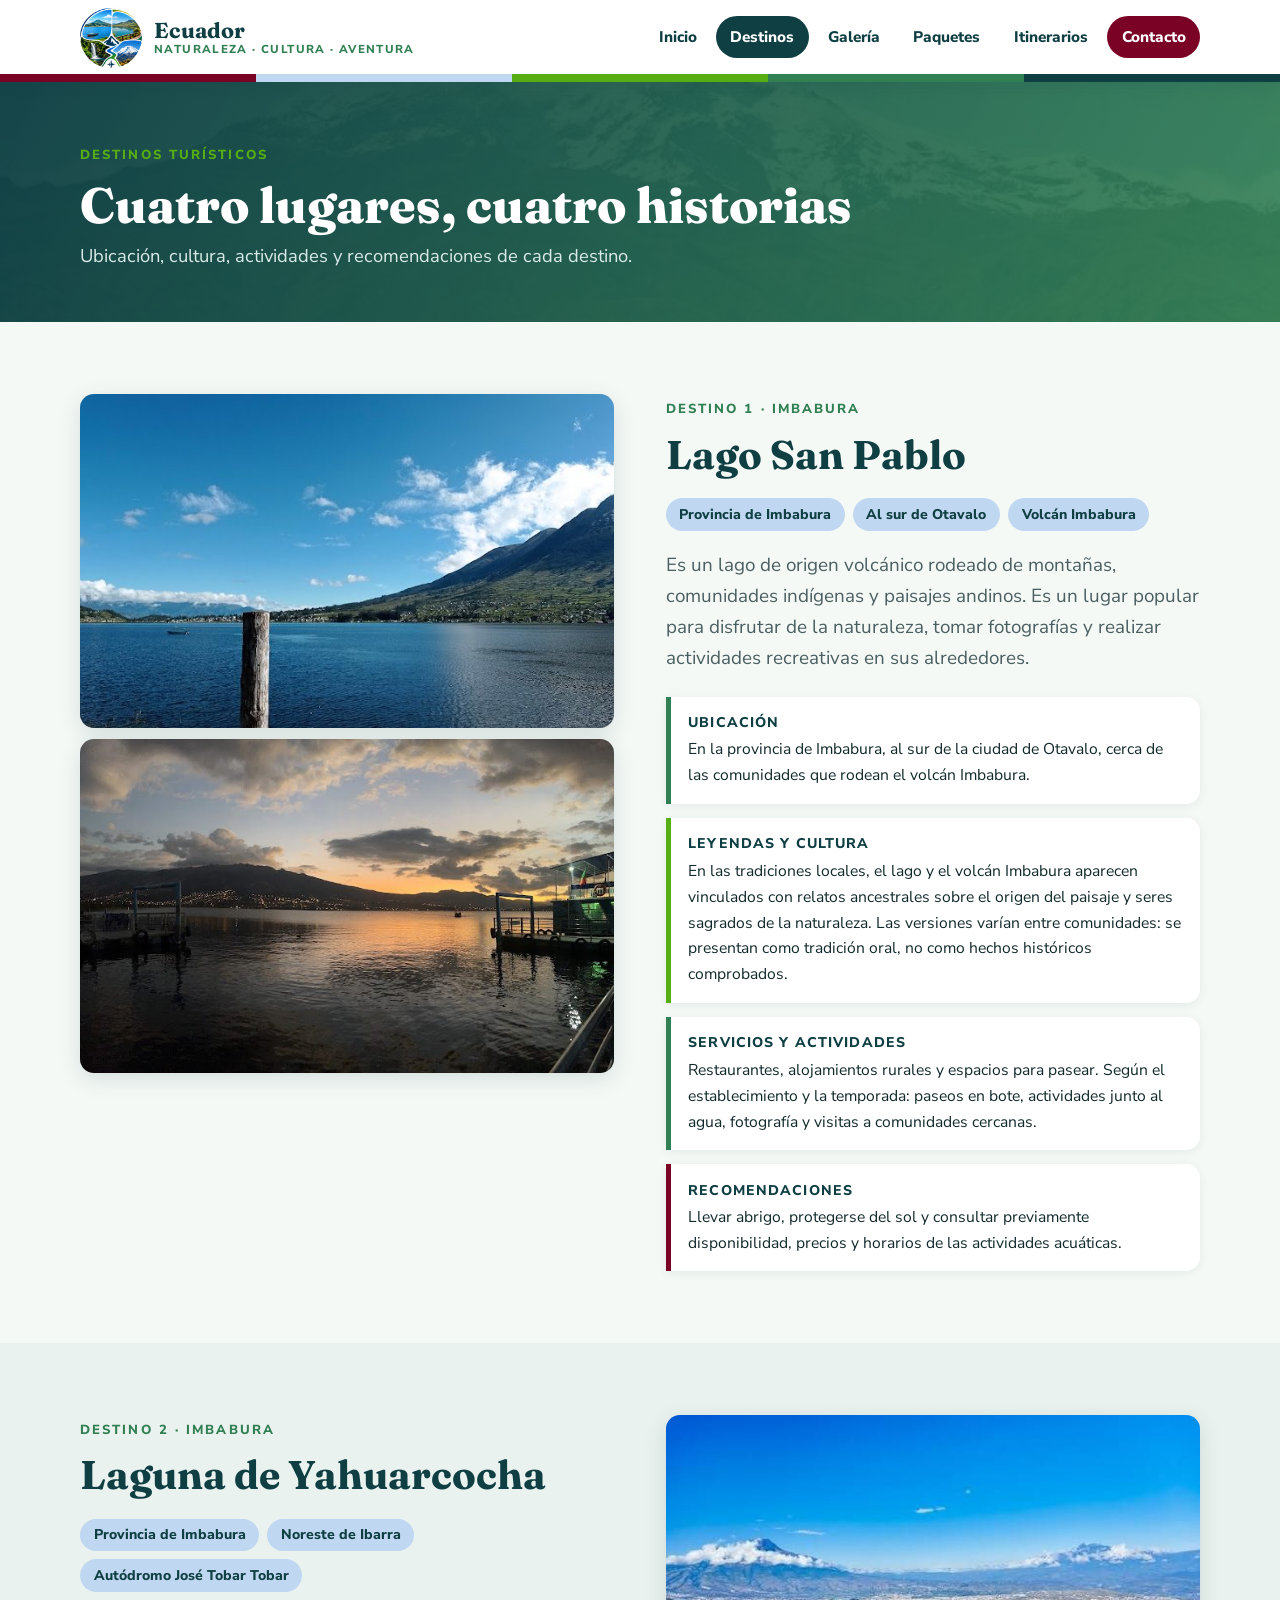
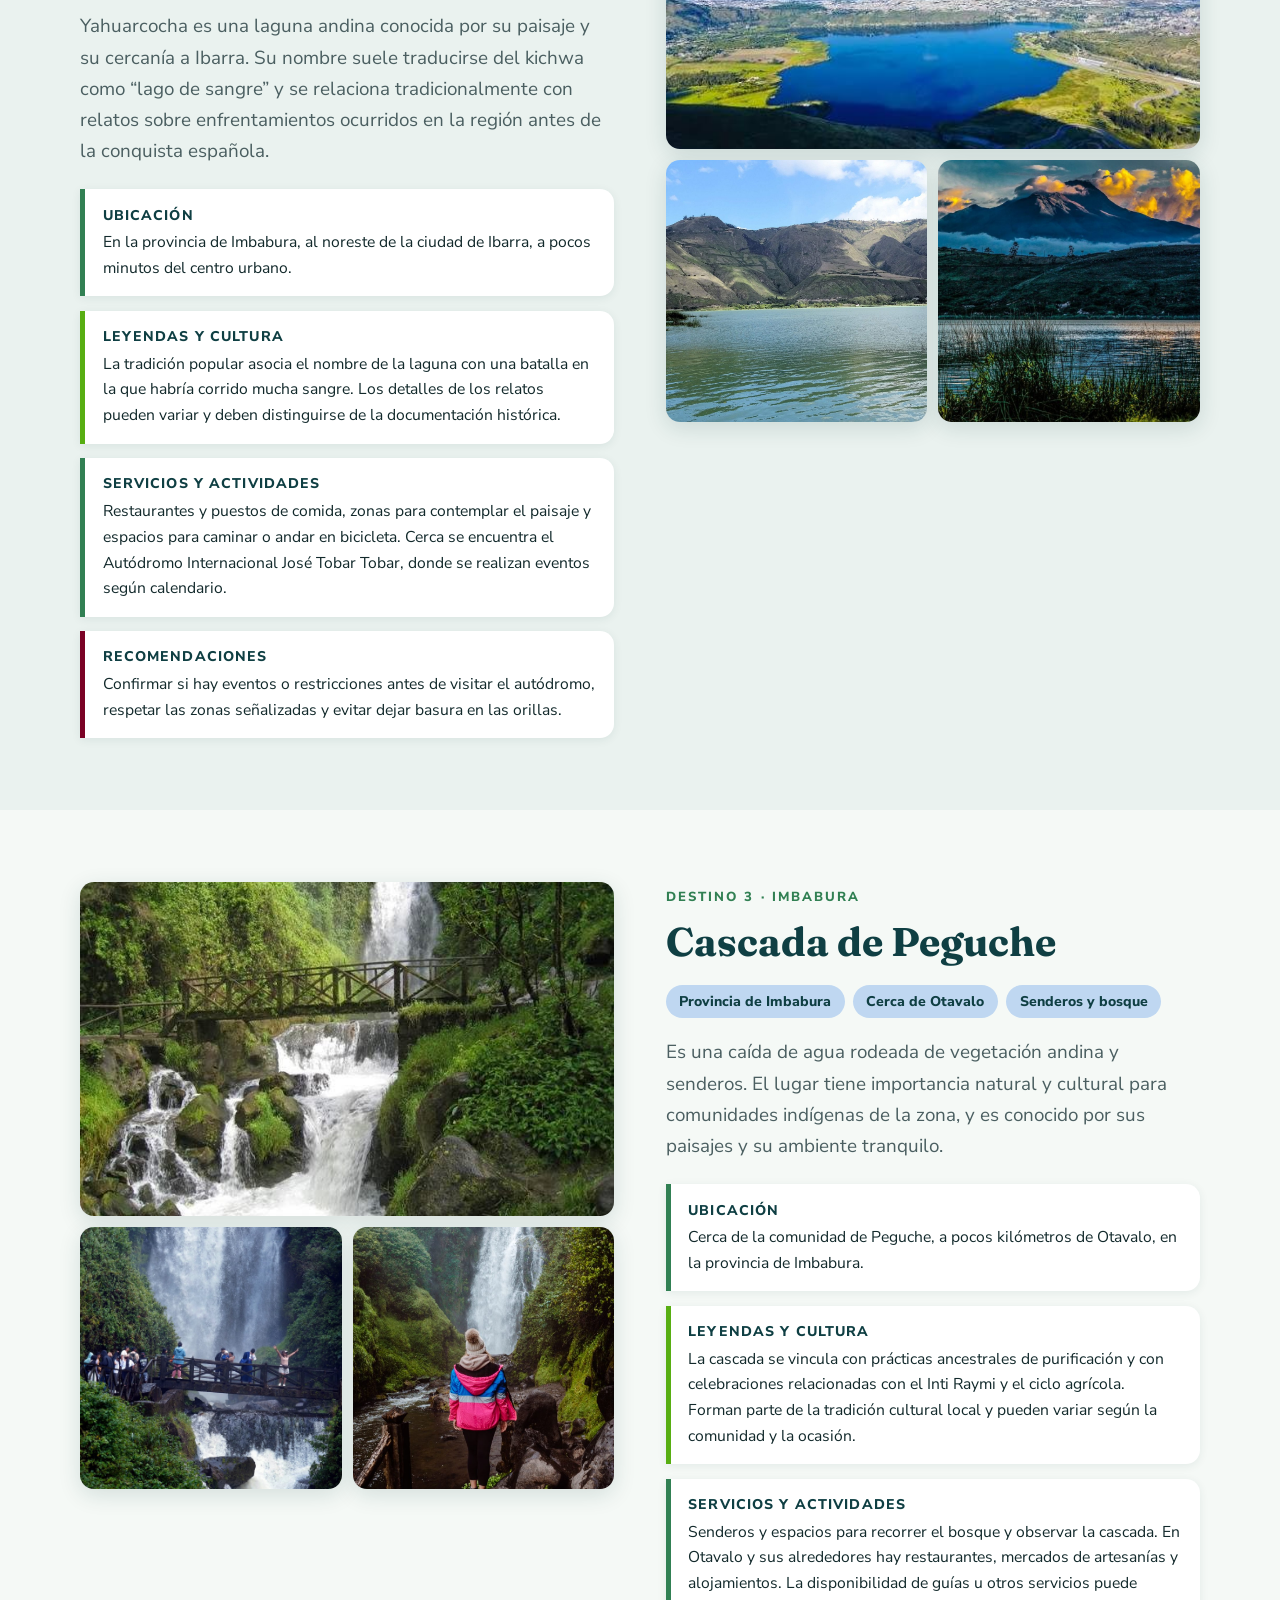
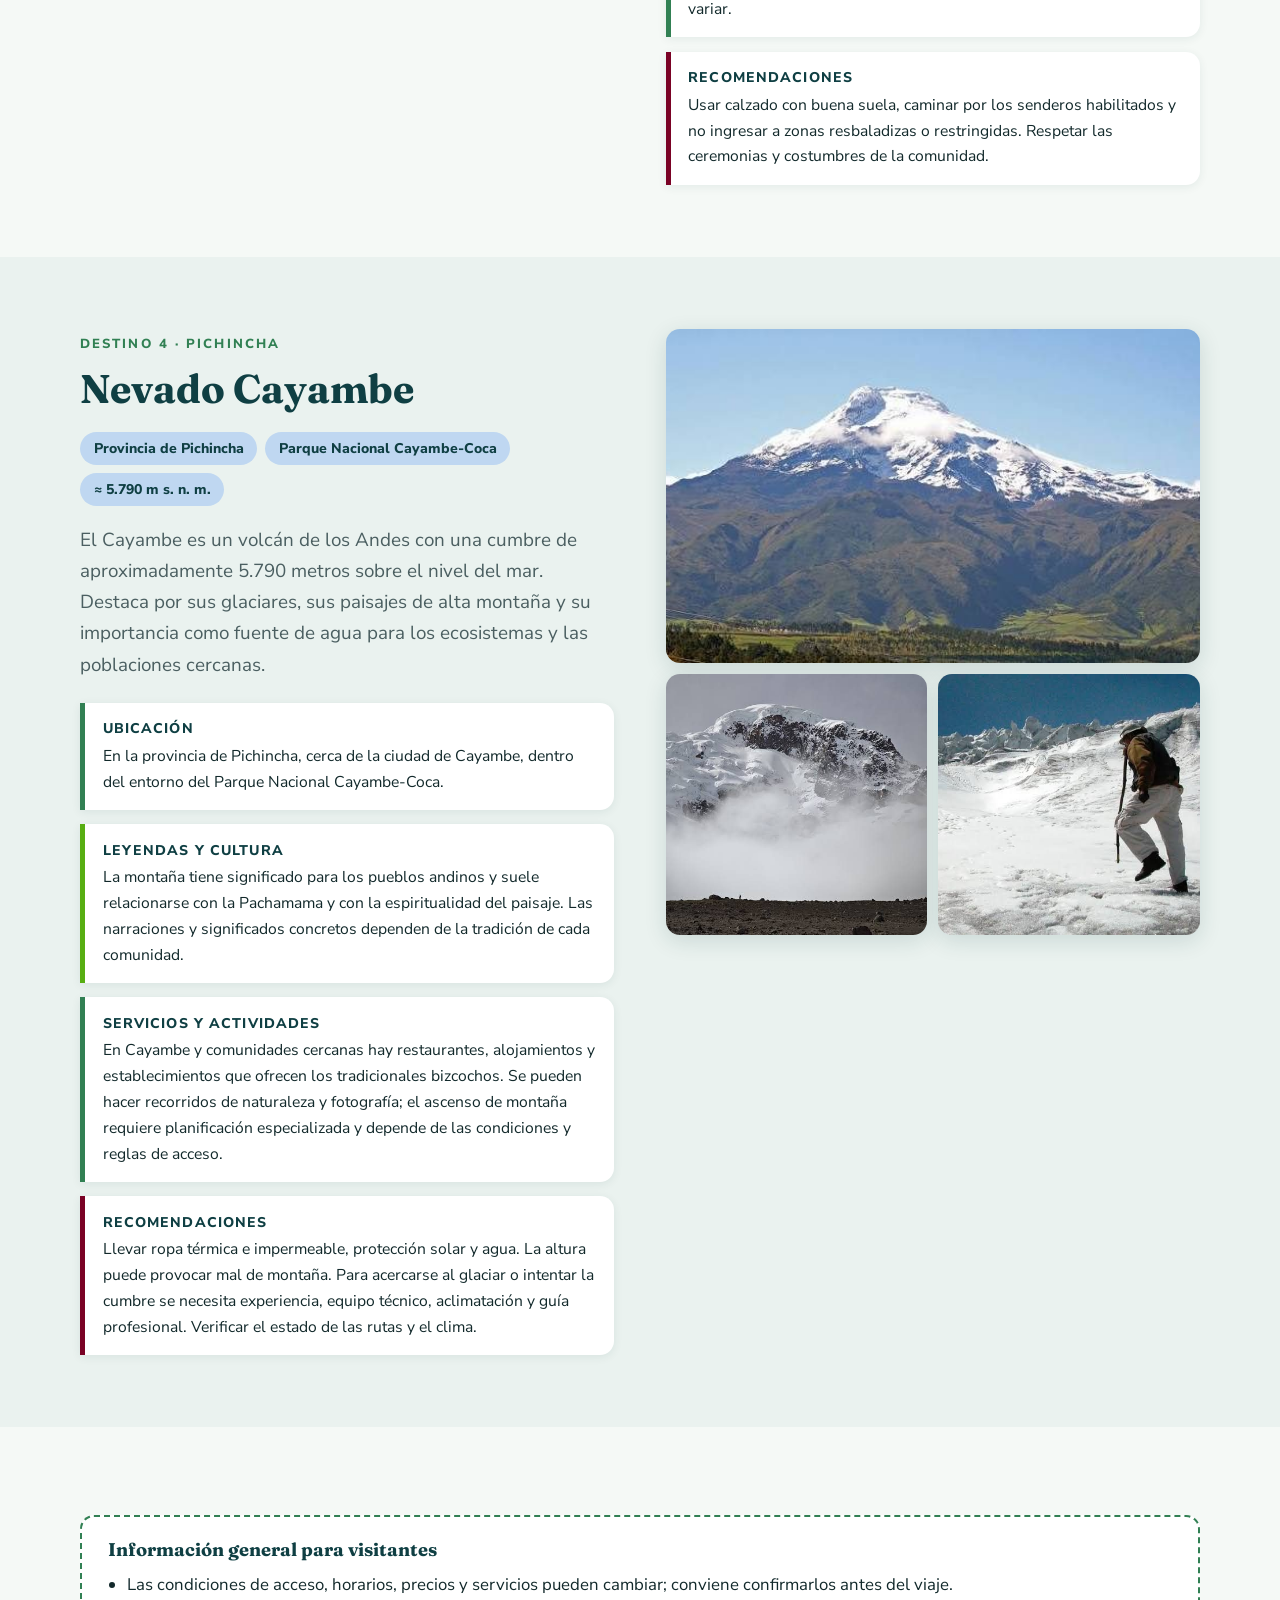
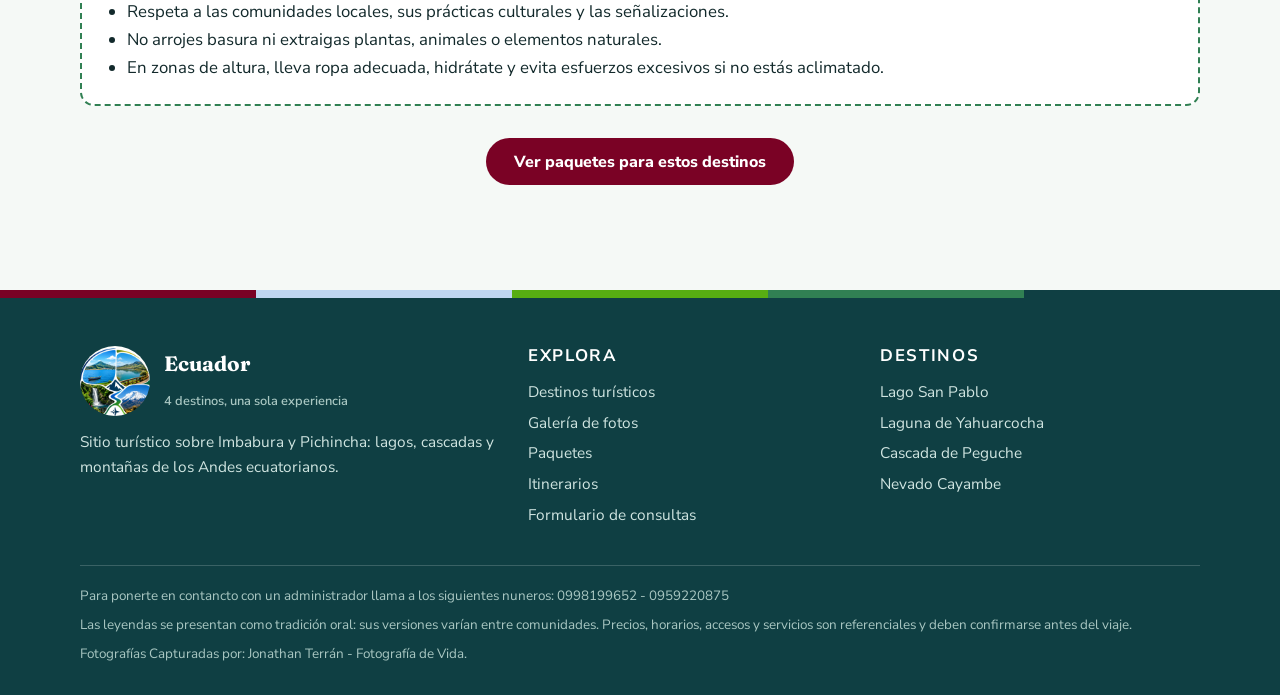
==== destinos.html @ 07092554 "Subida del Proyecto" ====
<!DOCTYPE html>
<html lang="es">
<head>
  <meta charset="UTF-8">
  <meta name="viewport" content="width=device-width, initial-scale=1">
  <title>Destinos turísticos | Ecuador: 4 destinos</title>
  <meta name="description" content="Fichas de Lago San Pablo, Laguna de Yahuarcocha, Cascada de Peguche y Nevado Cayambe: ubicación, cultura, actividades y recomendaciones.">
  <meta name="theme-color" content="#0f3f43">
  <link rel="icon" type="image/png" href="img/favicon.png">
  <link rel="preconnect" href="https://fonts.googleapis.com">
  <link rel="preconnect" href="https://fonts.gstatic.com" crossorigin>
  <link rel="stylesheet" href="https://fonts.googleapis.com/css2?family=Fraunces:opsz,wght@9..144,600;9..144,700;9..144,800&amp;family=Nunito+Sans:wght@400;600;800&amp;display=swap">
  <link rel="stylesheet" href="css/styles.css">
</head><body id="inicio">
  <a class="saltar" href="#contenido">Saltar al contenido</a>

  <header class="cabecera">
    <div class="contenedor">
      <a class="marca" href="index.html" aria-label="Ecuador, 4 destinos: ir al inicio">
        <img src="img/emblema.jpg" alt="" width="62" height="62">
        <span class="marca-texto"><strong>Ecuador</strong><span>Naturaleza · Cultura · Aventura</span></span>
      </a>

      <!-- Menú-->
      <input type="checkbox" id="menu-check" class="menu-check" aria-label="Abrir o cerrar el menú">
      <label for="menu-check" class="hamburguesa" aria-hidden="true"><span></span></label>

      <nav class="menu" aria-label="Navegación principal">
      <ul>
        <li><a href="index.html">Inicio</a></li>
        <li><a href="destinos.html" aria-current="page">Destinos</a></li>
        <li><a href="galeria.html">Galería</a></li>
        <li><a href="paquetes.html">Paquetes</a></li>
        <li><a href="itinerarios.html">Itinerarios</a></li>
        <li><a href="contacto.html" class="menu-cta">Contacto</a></li>
      </ul>
      </nav>
    </div>
    <div class="franja" aria-hidden="true"></div>
  </header>

  <main id="contenido">
    <section class="cabecera-pagina">
      <div class="contenedor">
        <span class="sobretitulo">Destinos turísticos</span>
        <h1>Cuatro lugares, cuatro historias</h1>
        <p>Ubicación, cultura, actividades y recomendaciones de cada destino.</p>
      </div>
    </section>

    <article class="destino" id="san-pablo" aria-labelledby="h-san-pablo">
      <div class="contenedor destino-grid">
        <div class="destino-fotos">
          <img class="grande" src="img/sanpablo-1.jpg" alt="Lago San Pablo con el volcán Imbabura al fondo y un poste de madera en primer plano" width="680" height="382" loading="lazy">
          <img class="grande" src="img/sanpablo-2.jpg" alt="Atardecer en un muelle del lago San Pablo con las luces de las comunidades en la ladera" width="680" height="413" loading="lazy">
        </div>
        <div>
          <span class="sobretitulo">Destino 1 · Imbabura</span>
          <h2 id="h-san-pablo">Lago San Pablo</h2>
          <ul class="destino-datos">
          <li>Provincia de Imbabura</li>
          <li>Al sur de Otavalo</li>
          <li>Volcán Imbabura</li>
          </ul>
          <p class="lead">Es un lago de origen volcánico rodeado de montañas, comunidades indígenas y paisajes andinos. Es un lugar popular para disfrutar de la naturaleza, tomar fotografías y realizar actividades recreativas en sus alrededores.</p>
          <dl class="ficha">
            <div><dt>Ubicación</dt><dd>En la provincia de Imbabura, al sur de la ciudad de Otavalo, cerca de las comunidades que rodean el volcán Imbabura.</dd></div>
            <div class="leyenda"><dt>Leyendas y cultura</dt><dd>En las tradiciones locales, el lago y el volcán Imbabura aparecen vinculados con relatos ancestrales sobre el origen del paisaje y seres sagrados de la naturaleza. Las versiones varían entre comunidades: se presentan como tradición oral, no como hechos históricos comprobados.</dd></div>
            <div><dt>Servicios y actividades</dt><dd>Restaurantes, alojamientos rurales y espacios para pasear. Según el establecimiento y la temporada: paseos en bote, actividades junto al agua, fotografía y visitas a comunidades cercanas.</dd></div>
            <div class="alerta"><dt>Recomendaciones</dt><dd>Llevar abrigo, protegerse del sol y consultar previamente disponibilidad, precios y horarios de las actividades acuáticas.</dd></div>
          </dl>
        </div>
      </div>
    </article>

    <article class="destino" id="yahuarcocha" aria-labelledby="h-yahuarcocha">
      <div class="contenedor destino-grid">
        <div class="destino-fotos">
          <img class="grande" src="img/yahuarcocha-1.jpg" alt="Vista aérea de la laguna de Yahuarcocha junto a la ciudad de Ibarra" width="547" height="365" loading="lazy">
          <img class="chica" src="img/yahuarcocha-2.jpg" alt="Orilla de la laguna con montañas andinas al fondo" width="1000" height="1000" loading="lazy">
          <img class="chica" src="img/yahuarcocha-3.jpg" alt="Montaña con nubes doradas al atardecer y juncos en la orilla" width="736" height="928" loading="lazy">
        </div>
        <div>
          <span class="sobretitulo">Destino 2 · Imbabura</span>
          <h2 id="h-yahuarcocha">Laguna de Yahuarcocha</h2>
          <ul class="destino-datos">
          <li>Provincia de Imbabura</li>
          <li>Noreste de Ibarra</li>
          <li>Autódromo José Tobar Tobar</li>
          </ul>
          <p class="lead">Yahuarcocha es una laguna andina conocida por su paisaje y su cercanía a Ibarra. Su nombre suele traducirse del kichwa como “lago de sangre” y se relaciona tradicionalmente con relatos sobre enfrentamientos ocurridos en la región antes de la conquista española.</p>
          <dl class="ficha">
            <div><dt>Ubicación</dt><dd>En la provincia de Imbabura, al noreste de la ciudad de Ibarra, a pocos minutos del centro urbano.</dd></div>
            <div class="leyenda"><dt>Leyendas y cultura</dt><dd>La tradición popular asocia el nombre de la laguna con una batalla en la que habría corrido mucha sangre. Los detalles de los relatos pueden variar y deben distinguirse de la documentación histórica.</dd></div>
            <div><dt>Servicios y actividades</dt><dd>Restaurantes y puestos de comida, zonas para contemplar el paisaje y espacios para caminar o andar en bicicleta. Cerca se encuentra el Autódromo Internacional José Tobar Tobar, donde se realizan eventos según calendario.</dd></div>
            <div class="alerta"><dt>Recomendaciones</dt><dd>Confirmar si hay eventos o restricciones antes de visitar el autódromo, respetar las zonas señalizadas y evitar dejar basura en las orillas.</dd></div>
          </dl>
        </div>
      </div>
    </article>

    <article class="destino" id="peguche" aria-labelledby="h-peguche">
      <div class="contenedor destino-grid">
        <div class="destino-fotos">
          <img class="grande" src="img/peguche-1.jpg" alt="Cascada de Peguche con un puente de madera sobre el río" width="653" height="488" loading="lazy">
          <img class="chica" src="img/peguche-2.jpg" alt="Visitantes en el puente frente a la gran caída de agua de Peguche" width="1800" height="1200" loading="lazy">
          <img class="chica" src="img/peguche-3.jpg" alt="Persona observando la cascada desde la orilla rocosa del río" width="900" height="1350" loading="lazy">
        </div>
        <div>
          <span class="sobretitulo">Destino 3 · Imbabura</span>
          <h2 id="h-peguche">Cascada de Peguche</h2>
          <ul class="destino-datos">
          <li>Provincia de Imbabura</li>
          <li>Cerca de Otavalo</li>
          <li>Senderos y bosque</li>
          </ul>
          <p class="lead">Es una caída de agua rodeada de vegetación andina y senderos. El lugar tiene importancia natural y cultural para comunidades indígenas de la zona, y es conocido por sus paisajes y su ambiente tranquilo.</p>
          <dl class="ficha">
            <div><dt>Ubicación</dt><dd>Cerca de la comunidad de Peguche, a pocos kilómetros de Otavalo, en la provincia de Imbabura.</dd></div>
            <div class="leyenda"><dt>Leyendas y cultura</dt><dd>La cascada se vincula con prácticas ancestrales de purificación y con celebraciones relacionadas con el Inti Raymi y el ciclo agrícola. Forman parte de la tradición cultural local y pueden variar según la comunidad y la ocasión.</dd></div>
            <div><dt>Servicios y actividades</dt><dd>Senderos y espacios para recorrer el bosque y observar la cascada. En Otavalo y sus alrededores hay restaurantes, mercados de artesanías y alojamientos. La disponibilidad de guías u otros servicios puede variar.</dd></div>
            <div class="alerta"><dt>Recomendaciones</dt><dd>Usar calzado con buena suela, caminar por los senderos habilitados y no ingresar a zonas resbaladizas o restringidas. Respetar las ceremonias y costumbres de la comunidad.</dd></div>
          </dl>
        </div>
      </div>
    </article>

    <article class="destino" id="cayambe" aria-labelledby="h-cayambe">
      <div class="contenedor destino-grid">
        <div class="destino-fotos">
          <img class="grande" src="img/cayambe-2.jpg" alt="Nevado Cayambe con su cumbre nevada sobre el valle verde" width="610" height="327" loading="lazy">
          <img class="chica" src="img/cayambe-1.jpg" alt="Glaciar del Cayambe emergiendo entre la niebla, con una figura humana diminuta en primer plano" width="480" height="640" loading="lazy">
          <img class="chica" src="img/cayambe-3.jpg" alt="Excursionista con piolet caminando sobre el glaciar" width="678" height="452" loading="lazy">
        </div>
        <div>
          <span class="sobretitulo">Destino 4 · Pichincha</span>
          <h2 id="h-cayambe">Nevado Cayambe</h2>
          <ul class="destino-datos">
          <li>Provincia de Pichincha</li>
          <li>Parque Nacional Cayambe-Coca</li>
          <li>≈ 5.790 m s. n. m.</li>
          </ul>
          <p class="lead">El Cayambe es un volcán de los Andes con una cumbre de aproximadamente 5.790 metros sobre el nivel del mar. Destaca por sus glaciares, sus paisajes de alta montaña y su importancia como fuente de agua para los ecosistemas y las poblaciones cercanas.</p>
          <dl class="ficha">
            <div><dt>Ubicación</dt><dd>En la provincia de Pichincha, cerca de la ciudad de Cayambe, dentro del entorno del Parque Nacional Cayambe-Coca.</dd></div>
            <div class="leyenda"><dt>Leyendas y cultura</dt><dd>La montaña tiene significado para los pueblos andinos y suele relacionarse con la Pachamama y con la espiritualidad del paisaje. Las narraciones y significados concretos dependen de la tradición de cada comunidad.</dd></div>
            <div><dt>Servicios y actividades</dt><dd>En Cayambe y comunidades cercanas hay restaurantes, alojamientos y establecimientos que ofrecen los tradicionales bizcochos. Se pueden hacer recorridos de naturaleza y fotografía; el ascenso de montaña requiere planificación especializada y depende de las condiciones y reglas de acceso.</dd></div>
            <div class="alerta"><dt>Recomendaciones</dt><dd>Llevar ropa térmica e impermeable, protección solar y agua. La altura puede provocar mal de montaña. Para acercarse al glaciar o intentar la cumbre se necesita experiencia, equipo técnico, aclimatación y guía profesional. Verificar el estado de las rutas y el clima.</dd></div>
          </dl>
        </div>
      </div>
    </article>

    <section class="seccion">
      <div class="contenedor">
        <div class="aviso">
          <h3>Información general para visitantes</h3>
          <ul>
            <li>Las condiciones de acceso, horarios, precios y servicios pueden cambiar; conviene confirmarlos antes del viaje.</li>
            <li>Respeta a las comunidades locales, sus prácticas culturales y las señalizaciones.</li>
            <li>No arrojes basura ni extraigas plantas, animales o elementos naturales.</li>
            <li>En zonas de altura, lleva ropa adecuada, hidrátate y evita esfuerzos excesivos si no estás aclimatado.</li>
          </ul>
        </div>
        <p style="text-align:center;margin-top:2rem"><a class="boton boton-principal" href="paquetes.html">Ver paquetes para estos destinos</a></p>
      </div>
    </section>
  </main>

  <footer class="pie">
    <div class="franja" aria-hidden="true" style="margin-top:-3rem;margin-bottom:3rem"></div>
    <div class="contenedor">
      <div class="pie-grid">
        <div>
          <div class="pie-logo">
            <img src="img/emblema.jpg" alt="" width="70" height="70">
            <strong>Ecuador<br><small style="font-family:var(--f-texto);font-size:.8rem;font-weight:600;color:#a9c7c2">4 destinos, una sola experiencia</small></strong>
          </div>
          <p>Sitio turístico sobre Imbabura y Pichincha: lagos, cascadas y montañas de los Andes ecuatorianos.</p>
        </div>
        <div>
          <h2>Explora</h2>
          <ul>
            <li><a href="destinos.html">Destinos turísticos</a></li>
            <li><a href="galeria.html">Galería de fotos</a></li>
            <li><a href="paquetes.html">Paquetes</a></li>
            <li><a href="itinerarios.html">Itinerarios</a></li>
            <li><a href="contacto.html">Formulario de consultas</a></li>
          </ul>
        </div>
        <div>
          <h2>Destinos</h2>
          <ul>
            <li><a href="destinos.html#san-pablo">Lago San Pablo</a></li>
            <li><a href="destinos.html#yahuarcocha">Laguna de Yahuarcocha</a></li>
            <li><a href="destinos.html#peguche">Cascada de Peguche</a></li>
            <li><a href="destinos.html#cayambe">Nevado Cayambe</a></li>
          </ul>
        </div>
      </div>
      <div class="pie-legal">
        <p>Para ponerte en contancto con un administrador llama a los siguientes nuneros: 0998199652 - 0959220875 </p>
        <p>Las leyendas se presentan como tradición oral: sus versiones varían entre comunidades. Precios, horarios, accesos y servicios son referenciales y deben confirmarse antes del viaje.</p>
        <p>Fotografías Capturadas por: Jonathan Terrán - Fotografía de Vida.</p>
      </div>
    </div>
  </footer>
</body>
</html>
---- css/styles.css ----
:root {
  --guinda: #7a0225;      /* acento / precios / botones principales */
  --celeste: #bfd7f1;     /* fondos suaves */
  --lima: #57ae12;        /* detalles y resaltes */
  --bosque: #318053;      /* verde medio */
  --petroleo: #0f3f43;    
  --papel: #f5f9f6;
  --tinta: #12292b;
  --gris: #4b5f61;
  --blanco: #ffffff;

  --radio: 14px;
  --sombra: 0 6px 22px rgba(15, 63, 67, .14);
  --sombra-fuerte: 0 14px 38px rgba(15, 63, 67, .22);
  --ancho: 1120px;

  --f-titulo: "Fraunces", Georgia, "Times New Roman", serif;
  --f-texto: "Nunito Sans", "Segoe UI", system-ui, -apple-system, Roboto, Arial, sans-serif;
}

*, *::before, *::after { box-sizing: border-box; }

html { scroll-behavior: smooth; scroll-padding-top: 90px; }

body {
  margin: 0;
  font-family: var(--f-texto);
  font-size: 1.05rem;
  line-height: 1.65;
  color: var(--tinta);
  background: var(--papel);
}

img { max-width: 100%; height: auto; display: block; }

h1, h2, h3, h4 {
  font-family: var(--f-titulo);
  color: var(--petroleo);
  line-height: 1.18;
  margin: 0 0 .5em;
}
h1 { font-size: clamp(2.1rem, 5.2vw, 3.7rem); font-weight: 800; }
h2 { font-size: clamp(1.7rem, 3.6vw, 2.5rem); font-weight: 700; }
h3 { font-size: 1.4rem; font-weight: 700; }
p  { margin: 0 0 1em; }

a { color: var(--guinda); text-underline-offset: 3px; }
a:hover { color: var(--petroleo); }

:focus-visible { outline: 3px solid var(--guinda); outline-offset: 3px; border-radius: 4px; }

.contenedor { width: min(var(--ancho), 100% - 2rem); margin-inline: auto; }
.seccion { padding: clamp(3rem, 7vw, 5.5rem) 0; }
.seccion.celeste { background: var(--celeste); }
.seccion.oscura { background: var(--petroleo); color: #e9f3f1; }
.seccion.oscura h2, .seccion.oscura h3 { color: var(--blanco); }

.sobretitulo {
  display: inline-block;
  font-size: .82rem; font-weight: 800; letter-spacing: .16em; text-transform: uppercase;
  color: var(--bosque);
  margin-bottom: .6rem;
}
.oscura .sobretitulo, .hero .sobretitulo { color: var(--lima); }

.encabezado-seccion { max-width: 720px; margin-bottom: 2.5rem; }
.encabezado-seccion.centro { text-align: center; margin-inline: auto; }
.lead { font-size: 1.18rem; color: var(--gris); }
.oscura .lead { color: #cfe4e0; }

/* Franja con los 5 colores de la paleta */
.franja {
  height: 8px;
  background: linear-gradient(90deg,
    var(--guinda) 0 20%, var(--celeste) 20% 40%, var(--lima) 40% 60%,
    var(--bosque) 60% 80%, var(--petroleo) 80% 100%);
}

.solo-lectores {
  position: absolute; width: 1px; height: 1px; overflow: hidden;
  clip: rect(0 0 0 0); white-space: nowrap;
}

.saltar {
  position: absolute; left: 1rem; top: -4rem; z-index: 200;
  background: var(--guinda); color: #fff; padding: .6rem 1rem; border-radius: 8px;
  text-decoration: none; font-weight: 700;
}
.saltar:focus { top: 1rem; }

/* ---------- Botones ---------- */
.boton {
  display: inline-block;
  padding: .85rem 1.6rem;
  border-radius: 999px;
  font: 800 1rem/1 var(--f-texto);
  text-decoration: none;
  border: 2px solid transparent;
  cursor: pointer;
  transition: transform .18s ease, background-color .18s ease, color .18s ease, box-shadow .18s ease;
}
.boton:hover { transform: translateY(-2px); box-shadow: var(--sombra); }
.boton-principal { background: var(--guinda); color: #fff; }
.boton-principal:hover { background: #5d011c; color: #fff; }
.boton-claro { background: #fff; color: var(--petroleo); }
.boton-claro:hover { background: var(--celeste); color: var(--petroleo); }
.boton-borde { border-color: #fff; color: #fff; }
.boton-borde:hover { background: #fff; color: var(--petroleo); }
.boton-verde { background: var(--bosque); color: #fff; }
.boton-verde:hover { background: var(--petroleo); color: #fff; }
.grupo-botones { display: flex; flex-wrap: wrap; gap: .8rem; }


.cabecera {
  position: sticky; top: 0; z-index: 100;
  background: rgba(255, 255, 255, .96);
  backdrop-filter: blur(8px);
  box-shadow: 0 2px 14px rgba(15, 63, 67, .10);
}
.cabecera .contenedor {
  display: flex; align-items: center; justify-content: space-between;
  min-height: 74px; gap: 1rem;
}
.marca { display: flex; align-items: center; gap: .75rem; text-decoration: none; color: var(--petroleo); }
.marca img { width: 62px; height: 62px; border-radius: 50%; object-fit: cover; }
.marca-texto { display: flex; flex-direction: column; line-height: 1.1; }
.marca-texto strong { font-family: var(--f-titulo); font-size: 1.35rem; color: var(--petroleo); }
.marca-texto span { font-size: .72rem; letter-spacing: .12em; text-transform: uppercase; color: var(--bosque); font-weight: 800; }

.menu-check { position: absolute; opacity: 0; pointer-events: none; }
.hamburguesa {
  display: none;
  width: 46px; height: 46px; border-radius: 12px;
  border: 2px solid var(--petroleo);
  cursor: pointer; position: relative;
}
.hamburguesa span, .hamburguesa span::before, .hamburguesa span::after {
  content: ""; position: absolute; left: 10px; right: 10px; height: 3px;
  background: var(--petroleo); border-radius: 2px; transition: transform .2s, opacity .2s;
}
.hamburguesa span { top: 19px; }
.hamburguesa span::before { left: 0; right: 0; top: -8px; }
.hamburguesa span::after  { left: 0; right: 0; top: 8px; }
.menu-check:checked + .hamburguesa span { background: transparent; }
.menu-check:checked + .hamburguesa span::before { transform: translateY(8px) rotate(45deg); }
.menu-check:checked + .hamburguesa span::after  { transform: translateY(-8px) rotate(-45deg); }
.menu-check:focus-visible + .hamburguesa { outline: 3px solid var(--guinda); outline-offset: 3px; }

.menu ul { list-style: none; margin: 0; padding: 0; display: flex; align-items: center; gap: .3rem; }
.menu a {
  display: block; padding: .55rem .9rem; border-radius: 999px;
  text-decoration: none; font-weight: 800; font-size: .96rem; color: var(--petroleo);
  transition: background-color .15s, color .15s;
}
.menu a:hover { background: var(--celeste); color: var(--petroleo); }
.menu a[aria-current="page"] { background: var(--petroleo); color: #fff; }
.menu a.menu-cta { background: var(--guinda); color: #fff; }
.menu a.menu-cta:hover { background: #5d011c; }

@media (max-width: 900px) {
  .hamburguesa { display: block; }
  .menu {
    position: absolute; left: 0; right: 0; top: 100%;
    background: #fff; box-shadow: 0 14px 24px rgba(15, 63, 67, .16);
    max-height: 0; overflow: hidden; transition: max-height .3s ease;
  }
  .menu ul { flex-direction: column; align-items: stretch; padding: .5rem 1rem 1.2rem; gap: .2rem; }
  .menu a { padding: .85rem 1rem; border-radius: 10px; }
  .menu-check:checked ~ .menu { max-height: 460px; }
  .marca-texto span { display: none; }
}

/*   (Inicio) */
.hero {
  position: relative; color: #fff;
  min-height: min(86vh, 760px);
  display: flex; align-items: center;
  background:
    linear-gradient(100deg, rgba(15, 63, 67, .92) 0%, rgba(15, 63, 67, .62) 55%, rgba(15, 63, 67, .25) 100%),
    url("../img/peguche-2.jpg") center / cover no-repeat;
}
.hero .contenedor { padding: 4rem 0 5rem; }
.hero h1 { color: #fff; max-width: 15ch; text-wrap: balance; }
.hero h1 em { font-style: italic; color: var(--celeste); }
.hero p.lead { color: #e6f1ef; max-width: 52ch; margin-bottom: 2rem; }
.hero-datos {
  display: flex; flex-wrap: wrap; gap: .6rem 1.8rem; margin-top: 2.6rem;
  padding-top: 1.4rem; border-top: 1px solid rgba(255, 255, 255, .3);
  font-size: .95rem; color: #d3e6e3;
}
.hero-datos strong { color: #fff; font-family: var(--f-titulo); font-size: 1.5rem; margin-right: .3rem; }


.cabecera-pagina {
  background:
    linear-gradient(120deg, rgba(15, 63, 67, .96), rgba(49, 128, 83, .90)),
    url("../img/cayambe-2.jpg") center / cover;
  color: #fff; padding: 3.6rem 0 3.2rem;
}
.cabecera-pagina h1 { color: #fff; margin-bottom: .4rem; font-size: clamp(2rem, 4.6vw, 3.1rem); }
.cabecera-pagina p { color: #d9ebe8; max-width: 62ch; margin: 0; font-size: 1.15rem; }
.cabecera-pagina .sobretitulo { color: var(--lima); }


.presentacion { display: grid; grid-template-columns: 1.1fr .9fr; gap: clamp(1.5rem, 5vw, 4rem); align-items: center; }
.presentacion figure { margin: 0; }
.presentacion img { border-radius: var(--radio); box-shadow: var(--sombra-fuerte); aspect-ratio: 4 / 5; object-fit: cover; width: 100%; max-height: 560px; }
.presentacion figure { justify-self: center; width: min(100%, 440px); }
.presentacion figcaption { font-size: .88rem; color: var(--gris); margin-top: .6rem; }

.rejilla-destinos { display: grid; grid-template-columns: repeat(4, 1fr); gap: 1.3rem; }
.tarjeta-destino {
  position: relative; display: block; border-radius: var(--radio); overflow: hidden;
  aspect-ratio: 3 / 4; color: #fff; text-decoration: none; box-shadow: var(--sombra);
  isolation: isolate;
}
.tarjeta-destino img { position: absolute; inset: 0; width: 100%; height: 100%; object-fit: cover; z-index: -2; transition: transform .5s ease; }
.tarjeta-destino::after {
  content: ""; position: absolute; inset: 0; z-index: -1;
  background: linear-gradient(180deg, transparent 35%, rgba(15, 63, 67, .94) 100%);
}
.tarjeta-destino:hover img { transform: scale(1.07); }
.tarjeta-destino .cuerpo { position: absolute; left: 0; right: 0; bottom: 0; padding: 1.2rem; }
.tarjeta-destino h3 { color: #fff; margin-bottom: .2rem; font-size: 1.3rem; }
.tarjeta-destino small { display: block; color: #d3e6e3; font-size: .88rem; line-height: 1.4; }
.tarjeta-destino .etiqueta {
  display: inline-block; margin-bottom: .5rem; padding: .15rem .65rem; border-radius: 999px;
  background: var(--lima); color: #0b2a14; font-size: .72rem; font-weight: 800; letter-spacing: .08em; text-transform: uppercase;
}

.pilares { display: grid; grid-template-columns: repeat(3, 1fr); gap: 1.5rem; }
.pilar { background: rgba(255, 255, 255, .07); border: 1px solid rgba(255, 255, 255, .16); border-radius: var(--radio); padding: 1.8rem; }
.pilar .num { font-family: var(--f-titulo); font-size: 2.6rem; color: var(--lima); line-height: 1; }
.pilar h3 { margin-top: .5rem; }
.pilar p { color: #cfe4e0; margin: 0; }

.llamado { text-align: center; }
.llamado p { max-width: 56ch; margin-inline: auto; }
.llamado .grupo-botones { justify-content: center; }


.destino { padding: clamp(2.5rem, 6vw, 4.5rem) 0; }
.destino:nth-of-type(even) { background: #eaf2ef; }
.destino-grid { display: grid; grid-template-columns: 1fr 1fr; gap: clamp(1.5rem, 4vw, 3.5rem); align-items: start; }
.destino:nth-of-type(even) .destino-grid .destino-fotos { order: 2; }

.destino-fotos { display: grid; grid-template-columns: 1fr 1fr; gap: .7rem; }
.destino-fotos img { width: 100%; height: 100%; object-fit: cover; border-radius: var(--radio); box-shadow: var(--sombra); }
.destino-fotos .grande { grid-column: 1 / -1; aspect-ratio: 16 / 10; }
.destino-fotos .chica { aspect-ratio: 1 / 1; }

.destino-datos { display: flex; flex-wrap: wrap; gap: .5rem; margin: 0 0 1.2rem; padding: 0; list-style: none; }
.destino-datos li { background: var(--celeste); color: var(--petroleo); font-size: .88rem; font-weight: 800; padding: .3rem .85rem; border-radius: 999px; }

.ficha { margin: 1.4rem 0 0; display: grid; gap: .9rem; }
.ficha div { background: #fff; border-left: 5px solid var(--bosque); border-radius: 0 var(--radio) var(--radio) 0; padding: .9rem 1.1rem; box-shadow: 0 2px 10px rgba(15, 63, 67, .08); }
.ficha dt { font-weight: 800; color: var(--petroleo); font-size: .88rem; letter-spacing: .08em; text-transform: uppercase; }
.ficha dd { margin: .2rem 0 0; font-size: .98rem; }
.ficha div.alerta { border-left-color: var(--guinda); }
.ficha div.leyenda { border-left-color: var(--lima); }

.aviso { background: #fff; border: 2px dashed var(--bosque); border-radius: var(--radio); padding: 1.4rem 1.6rem; }
.aviso h3 { font-size: 1.15rem; margin-bottom: .6rem; }
.aviso ul { margin: 0; padding-left: 1.2rem; }


.filtro-radio { position: absolute; opacity: 0; pointer-events: none; }
.filtros { display: flex; flex-wrap: wrap; gap: .6rem; margin-bottom: 2rem; }
.filtros label {
  padding: .55rem 1.2rem; border-radius: 999px; cursor: pointer;
  border: 2px solid var(--petroleo); color: var(--petroleo); font-weight: 800; font-size: .95rem;
  transition: background-color .15s, color .15s;
}
.filtros label:hover { background: var(--celeste); }
#f-todos:checked ~ .filtros label[for="f-todos"],
#f-sp:checked ~ .filtros label[for="f-sp"],
#f-ya:checked ~ .filtros label[for="f-ya"],
#f-pe:checked ~ .filtros label[for="f-pe"],
#f-ca:checked ~ .filtros label[for="f-ca"] { background: var(--petroleo); color: #fff; }
#f-todos:focus-visible ~ .filtros label[for="f-todos"],
#f-sp:focus-visible ~ .filtros label[for="f-sp"],
#f-ya:focus-visible ~ .filtros label[for="f-ya"],
#f-pe:focus-visible ~ .filtros label[for="f-pe"],
#f-ca:focus-visible ~ .filtros label[for="f-ca"] { outline: 3px solid var(--guinda); outline-offset: 3px; }

#f-sp:checked ~ .galeria .foto:not(.sp),
#f-ya:checked ~ .galeria .foto:not(.ya),
#f-pe:checked ~ .galeria .foto:not(.pe),
#f-ca:checked ~ .galeria .foto:not(.ca) { display: none; }

.galeria { columns: 3 280px; column-gap: 1rem; }
.foto { break-inside: avoid; margin: 0 0 1rem; position: relative; border-radius: var(--radio); overflow: hidden; box-shadow: var(--sombra); background: var(--petroleo); }
.foto a { display: block; }
.foto img { width: 100%; height: auto; transition: transform .45s ease, opacity .3s; }
.foto:hover img { transform: scale(1.05); opacity: .9; }
.foto figcaption {
  position: absolute; left: 0; right: 0; bottom: 0; padding: 2rem 1rem .8rem;
  background: linear-gradient(transparent, rgba(15, 63, 67, .92)); color: #fff; font-size: .92rem; line-height: 1.35; pointer-events: none;
}
.foto figcaption strong { display: block; font-family: var(--f-titulo); font-size: 1.05rem; }

.visor {
  display: none; position: fixed; inset: 0; z-index: 300;
  background: rgba(8, 28, 30, .94);
  padding: 4.5rem 1rem 1.5rem; align-items: center; justify-content: center; flex-direction: column; gap: 1rem;
}
.visor:target { display: flex; }
.visor figure { margin: 0; max-width: min(1000px, 100%); text-align: center; }
.visor img { max-height: 72vh; width: auto; margin-inline: auto; border-radius: 10px; box-shadow: 0 20px 60px rgba(0, 0, 0, .5); }
.visor figcaption { color: #e6f1ef; margin-top: .9rem; font-size: 1rem; }
.visor-fondo { position: absolute; inset: 0; cursor: zoom-out; }
.visor figure, .visor nav { position: relative; z-index: 2; }
.visor nav { display: flex; gap: .8rem; }
.visor nav a, .visor .cerrar {
  background: #fff; color: var(--petroleo); font-weight: 800; text-decoration: none;
  padding: .6rem 1.2rem; border-radius: 999px;
}
.visor nav a:hover, .visor .cerrar:hover { background: var(--celeste); }
.visor .cerrar { position: absolute; top: 1rem; right: 1rem; z-index: 3; }

/* PAQUETES*/
.rejilla-paquetes { display: grid; grid-template-columns: repeat(3, 1fr); gap: 1.6rem; align-items: stretch; }
.paquete {
  position: relative; display: flex; flex-direction: column;
  background: #fff; border-radius: 18px; overflow: hidden; box-shadow: var(--sombra);
  transition: transform .2s, box-shadow .2s;
}
.paquete:hover { transform: translateY(-5px); box-shadow: var(--sombra-fuerte); }
.paquete.destacado { outline: 3px solid var(--guinda); }
.paquete-foto { aspect-ratio: 16 / 9; object-fit: cover; width: 100%; }
.cinta {
  position: absolute; top: 14px; left: 14px; background: var(--guinda); color: #fff;
  font-size: .75rem; font-weight: 800; letter-spacing: .1em; text-transform: uppercase;
  padding: .3rem .8rem; border-radius: 999px;
}
.paquete-cuerpo { padding: 1.5rem 1.6rem 1.8rem; display: flex; flex-direction: column; flex: 1; }
.paquete h3 { margin-bottom: .2rem; }
.paquete .duracion { display: inline-block; color: var(--bosque); font-weight: 800; font-size: .92rem; margin-bottom: .8rem; }
.precio { font-family: var(--f-titulo); font-size: 2.7rem; font-weight: 800; color: var(--guinda); line-height: 1; margin: .4rem 0 .2rem; }
.precio small { font-family: var(--f-texto); font-size: .85rem; font-weight: 600; color: var(--gris); }
.paquete h4 { font-family: var(--f-texto); font-size: .8rem; letter-spacing: .12em; text-transform: uppercase; color: var(--petroleo); margin: 1.2rem 0 .4rem; }
.servicios, .no-incluye { list-style: none; margin: 0; padding: 0; font-size: .96rem; }
.servicios li, .no-incluye li { padding-left: 1.7rem; position: relative; margin-bottom: .35rem; }
.servicios li::before { content: "✓"; position: absolute; left: 0; color: var(--bosque); font-weight: 800; }
.no-incluye li::before { content: "✕"; position: absolute; left: 0; color: var(--guinda); font-weight: 800; }
.paquete .grupo-botones { margin-top: auto; padding-top: 1.4rem; }
.paquete .boton { padding: .75rem 1.2rem; font-size: .92rem; }

.nota-precios { margin-top: 2rem; font-size: .92rem; color: var(--gris); background: #fff; border-left: 5px solid var(--lima); padding: .9rem 1.2rem; border-radius: 0 10px 10px 0; }

.tabla-wrap { overflow-x: auto; margin-top: 3rem; border-radius: var(--radio); box-shadow: var(--sombra); background: #fff; }
table.comparativa { width: 100%; border-collapse: collapse; min-width: 620px; }
table.comparativa caption { text-align: left; padding: 1rem 1.2rem; font-family: var(--f-titulo); font-weight: 700; font-size: 1.25rem; color: var(--petroleo); }
table.comparativa th, table.comparativa td { padding: .8rem 1.2rem; text-align: left; border-top: 1px solid #dbe6e3; font-size: .96rem; }
table.comparativa thead th { background: var(--petroleo); color: #fff; font-size: .9rem; }
table.comparativa tbody th { color: var(--petroleo); width: 26%; }
table.comparativa tbody tr:nth-child(even) { background: #f1f7f5; }

/* ITINERARIOS*/
.indice-it { display: flex; flex-wrap: wrap; gap: .7rem; margin-bottom: 2.5rem; }
.indice-it a {
  display: inline-flex; flex-direction: column; text-decoration: none; background: #fff;
  border: 2px solid var(--petroleo); border-radius: var(--radio); padding: .7rem 1.2rem; color: var(--petroleo); line-height: 1.25;
  transition: background-color .15s, color .15s;
}
.indice-it a strong { font-family: var(--f-titulo); font-size: 1.1rem; }
.indice-it a span { font-size: .85rem; color: var(--gris); }
.indice-it a:hover { background: var(--petroleo); color: #fff; }
.indice-it a:hover span { color: #cfe4e0; }

.itinerario { margin-bottom: clamp(3rem, 6vw, 5rem); }
.itinerario > header { display: flex; flex-wrap: wrap; align-items: baseline; justify-content: space-between; gap: .5rem 1.5rem; border-bottom: 3px solid var(--petroleo); padding-bottom: .8rem; margin-bottom: 1.8rem; }
.itinerario > header h2 { margin: 0; }
.itinerario > header .meta { font-weight: 800; color: var(--guinda); }

.dias { display: grid; grid-template-columns: repeat(auto-fit, minmax(min(100%, 420px), 1fr)); gap: 1.5rem; }
.dia { background: #fff; border-radius: 18px; box-shadow: var(--sombra); overflow: hidden; }
.dia > h3 {
  margin: 0; padding: 1rem 1.5rem; background: var(--bosque); color: #fff; font-size: 1.2rem;
  display: flex; justify-content: space-between; gap: 1rem; flex-wrap: wrap;
}
.dia > h3 span { font-family: var(--f-texto); font-weight: 600; font-size: .9rem; color: #dff0e7; }
.linea { list-style: none; margin: 0; padding: 1.4rem 1.5rem 1.2rem 1.5rem; position: relative; }
.linea::before { content: ""; position: absolute; left: calc(1.5rem + 3.6rem + 9px); top: 1.8rem; bottom: 1.8rem; width: 3px; background: var(--celeste); }
.linea li { display: grid; grid-template-columns: 3.6rem 1fr; gap: 0 1.5rem; position: relative; padding-bottom: 1.1rem; }
.linea li:last-child { padding-bottom: 0; }
.linea li::before { content: ""; position: absolute; left: calc(3.6rem + 3px); top: .45rem; width: 13px; height: 13px; background: var(--guinda); border: 3px solid #fff; border-radius: 50%; box-shadow: 0 0 0 2px var(--celeste); z-index: 1; }
.linea time { font-weight: 800; color: var(--petroleo); font-variant-numeric: tabular-nums; font-size: .98rem; }
.linea strong { display: block; color: var(--petroleo); line-height: 1.3; }
.linea span { font-size: .93rem; color: var(--gris); display: block; line-height: 1.45; }

.itinerario .tip { margin-top: 1.5rem; padding: 1rem 1.3rem; background: var(--celeste); border-radius: var(--radio); font-size: .96rem; }

/* FORMULARIO DE CONSULTAS*/
.contacto-grid { display: grid; grid-template-columns: 1.4fr .8fr; gap: clamp(1.5rem, 4vw, 3rem); align-items: start; }
form.consulta { background: #fff; border-radius: 18px; padding: clamp(1.4rem, 4vw, 2.4rem); box-shadow: var(--sombra-fuerte); }
form.consulta fieldset { border: 0; padding: 0; margin: 0 0 1.8rem; min-width: 0; }
form.consulta legend { font-family: var(--f-titulo); font-weight: 700; font-size: 1.3rem; color: var(--petroleo); padding: 0; margin-bottom: 1rem; width: 100%; border-bottom: 2px solid var(--celeste); padding-bottom: .4rem; }
.fila { display: grid; grid-template-columns: 1fr 1fr; gap: 1rem; }
.campo { margin-bottom: 1rem; display: flex; flex-direction: column; }
.campo label, .campo .etiqueta-grupo { font-weight: 800; font-size: .92rem; color: var(--petroleo); margin-bottom: .35rem; }
.campo .req { color: var(--guinda); }
.campo small { color: var(--gris); font-size: .82rem; margin-top: .3rem; }

.campo input[type="text"], .campo input[type="email"], .campo input[type="tel"],
.campo input[type="number"], .campo input[type="date"], .campo select, .campo textarea {
  font: inherit; font-size: 1rem; color: var(--tinta);
  background: #f8fbfa; border: 2px solid #c6d8d4; border-radius: 10px;
  padding: .7rem .9rem; width: 100%;
  transition: border-color .15s, box-shadow .15s, background-color .15s;
}
.campo textarea { min-height: 150px; resize: vertical; }
.campo input:hover, .campo select:hover, .campo textarea:hover { border-color: var(--bosque); }
.campo input:focus, .campo select:focus, .campo textarea:focus {
  outline: none; border-color: var(--petroleo); background: #fff; box-shadow: 0 0 0 4px rgba(191, 215, 241, .9);
}
/* Estados de validación (solo CSS) */
.campo input:user-valid, .campo textarea:user-valid, .campo select:user-valid { border-color: var(--bosque); }
.campo input:user-invalid, .campo textarea:user-invalid, .campo select:user-invalid { border-color: var(--guinda); background: #fff5f7; }
.campo input:user-invalid ~ .error, .campo textarea:user-invalid ~ .error, .campo select:user-invalid ~ .error { display: block; }
.error { display: none; color: var(--guinda); font-size: .84rem; font-weight: 700; margin-top: .3rem; }

.opciones { display: flex; flex-wrap: wrap; gap: .6rem 1.5rem; }
.opciones label { font-weight: 600; color: var(--tinta); display: inline-flex; align-items: center; gap: .5rem; margin: 0; cursor: pointer; }
.opciones input { width: 1.2rem; height: 1.2rem; accent-color: var(--guinda); }
.acepto { display: flex; gap: .7rem; align-items: flex-start; font-size: .95rem; margin-bottom: 1.4rem; }
.acepto input { margin-top: .3rem; width: 1.2rem; height: 1.2rem; accent-color: var(--guinda); flex: none; }

.acciones-form { display: flex; flex-wrap: wrap; gap: .8rem; align-items: center; }
.acciones-form .boton-gris { background: #e5eeec; color: var(--petroleo); }
.acciones-form .boton-gris:hover { background: var(--celeste); }

.lateral { display: grid; gap: 1.2rem; }
.lateral .caja { background: var(--petroleo); color: #e6f1ef; border-radius: 18px; padding: 1.6rem; }
.lateral .caja h3 { color: #fff; font-size: 1.2rem; }
.lateral .caja ul { margin: 0; padding-left: 1.1rem; }
.lateral .caja li { margin-bottom: .4rem; }
.lateral .clara { background: var(--celeste); color: var(--tinta); }
.lateral .clara h3 { color: var(--petroleo); }
.lateral img { border-radius: 18px; box-shadow: var(--sombra); aspect-ratio: 4 / 3; object-fit: cover; width: 100%; }

.gracias { text-align: center; max-width: 640px; margin-inline: auto; }
.gracias .check { width: 88px; height: 88px; border-radius: 50%; background: var(--bosque); color: #fff; font-size: 3rem; display: grid; place-items: center; margin: 0 auto 1.5rem; box-shadow: 0 0 0 10px rgba(87, 174, 18, .22); }

/* 
   PIE DE PÁGINA
    */
.pie { background: var(--petroleo); color: #cfe4e0; padding: 3rem 0 1.5rem; font-size: .96rem; }
.pie-grid { display: grid; grid-template-columns: 1.3fr 1fr 1fr; gap: 2rem; }
.pie h2 { font-size: 1.05rem; color: #fff; font-family: var(--f-texto); letter-spacing: .1em; text-transform: uppercase; margin-bottom: .8rem; }
.pie ul { list-style: none; margin: 0; padding: 0; }
.pie li { margin-bottom: .35rem; }
.pie a { color: #cfe4e0; text-decoration: none; }
.pie a:hover { color: #fff; text-decoration: underline; }
.pie-logo { display: flex; align-items: center; gap: .9rem; margin-bottom: .8rem; }
.pie-logo img { width: 70px; height: 70px; border-radius: 50%; }
.pie-logo strong { font-family: var(--f-titulo); font-size: 1.3rem; color: #fff; }
.pie-legal { border-top: 1px solid rgba(255, 255, 255, .18); margin-top: 2rem; padding-top: 1.2rem; font-size: .84rem; color: #a9c7c2; }
.pie-legal p { margin-bottom: .4rem; }

/* 
   RESPONSIVE
    */
@media (max-width: 1000px) {
  .rejilla-destinos { grid-template-columns: repeat(2, 1fr); }
  .rejilla-paquetes { grid-template-columns: 1fr; max-width: 560px; margin-inline: auto; }
  .contacto-grid { grid-template-columns: 1fr; }
  .pie-grid { grid-template-columns: 1fr 1fr; }
  .pie-grid > :first-child { grid-column: 1 / -1; }
}
@media (max-width: 760px) {
  .presentacion, .destino-grid, .pilares { grid-template-columns: 1fr; }
  .destino:nth-of-type(even) .destino-grid .destino-fotos { order: 0; }
  .presentacion figure { order: -1; }
  .presentacion img { aspect-ratio: 16 / 10; }
  .hero { min-height: 78vh; }
  .fila { grid-template-columns: 1fr; }
  .pie-grid { grid-template-columns: 1fr; }
}
@media (max-width: 480px) {
  .rejilla-destinos { grid-template-columns: 1fr; }
  .tarjeta-destino { aspect-ratio: 4 / 3; }
  .linea::before { left: calc(1.5rem + 3.2rem + 9px); }
  .linea li { grid-template-columns: 3.2rem 1fr; gap: 0 1.3rem; }
  .linea li::before { left: calc(3.2rem + 3px); }
}

@media (prefers-reduced-motion: reduce) {
  * { transition: none !important; scroll-behavior: auto !important; }
}

@media print {
  .cabecera, .franja, .pie, .hamburguesa { display: none; }
  body { background: #fff; }
}
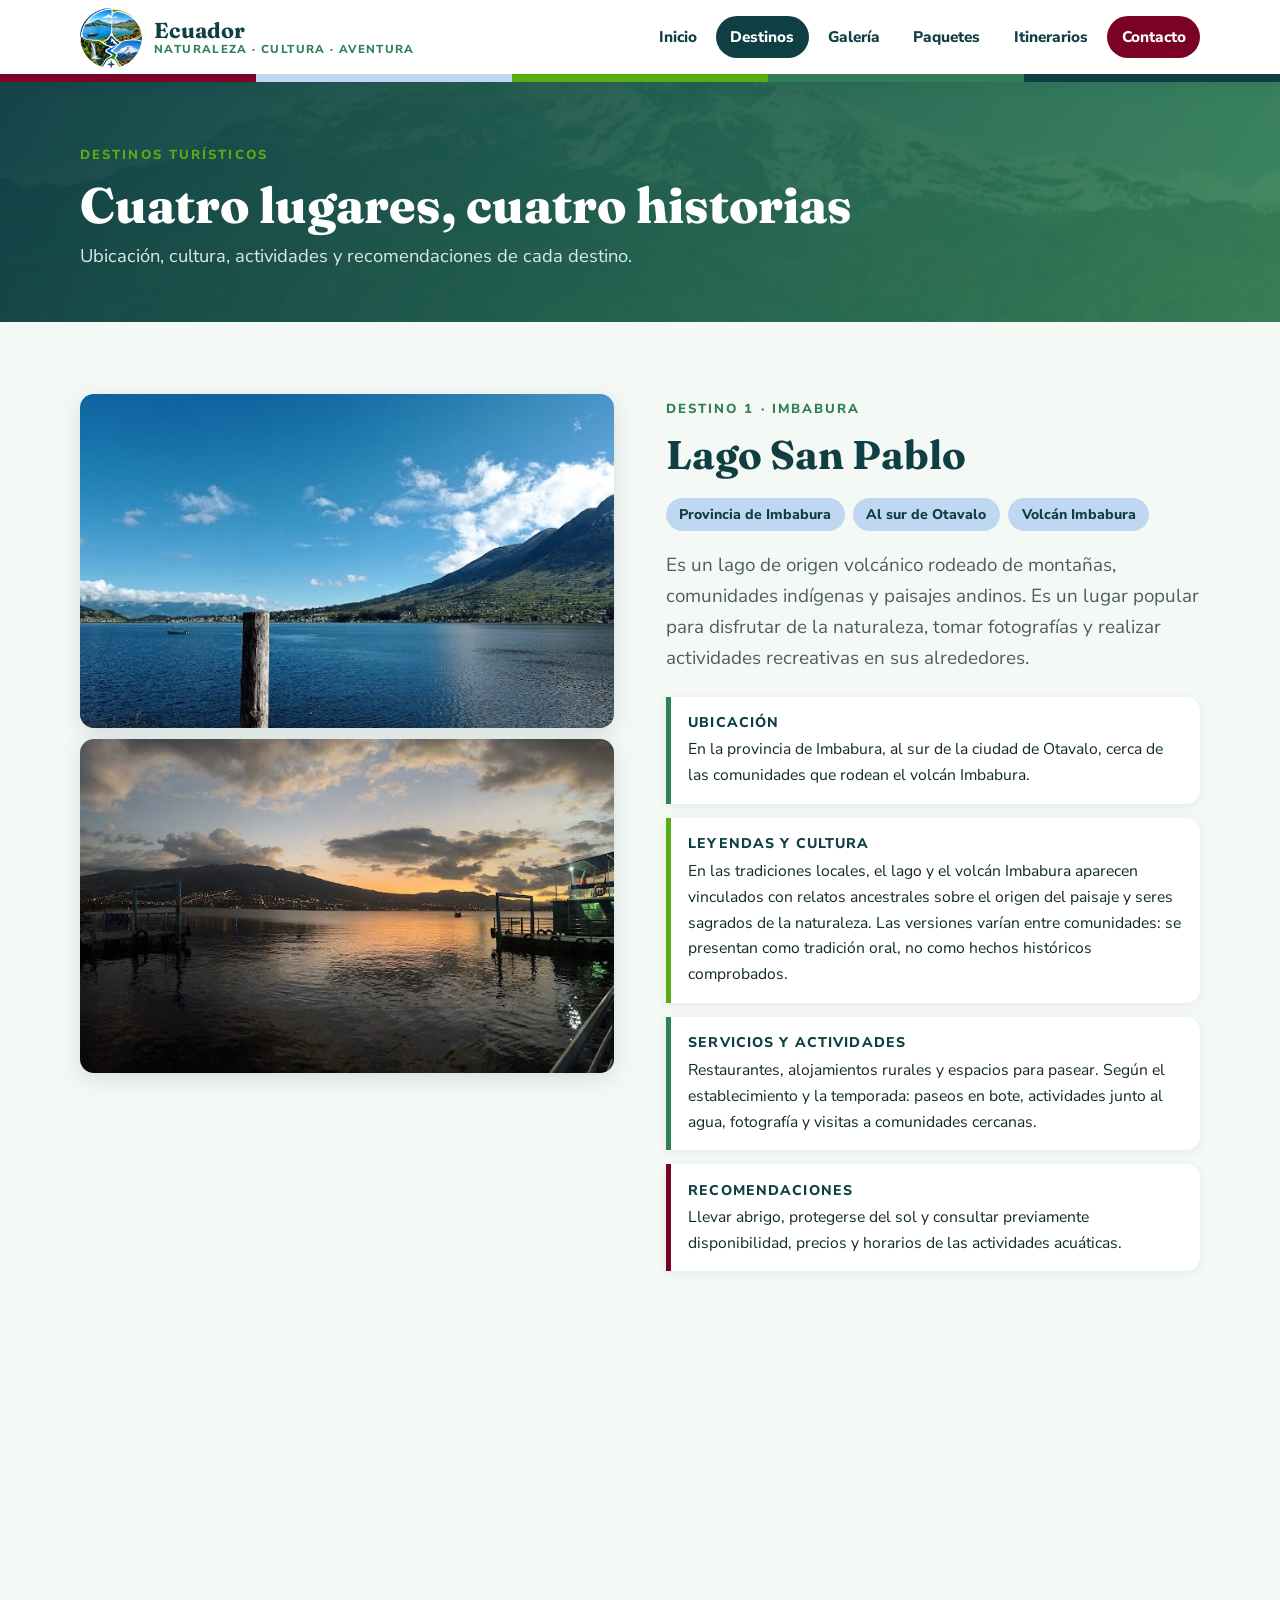
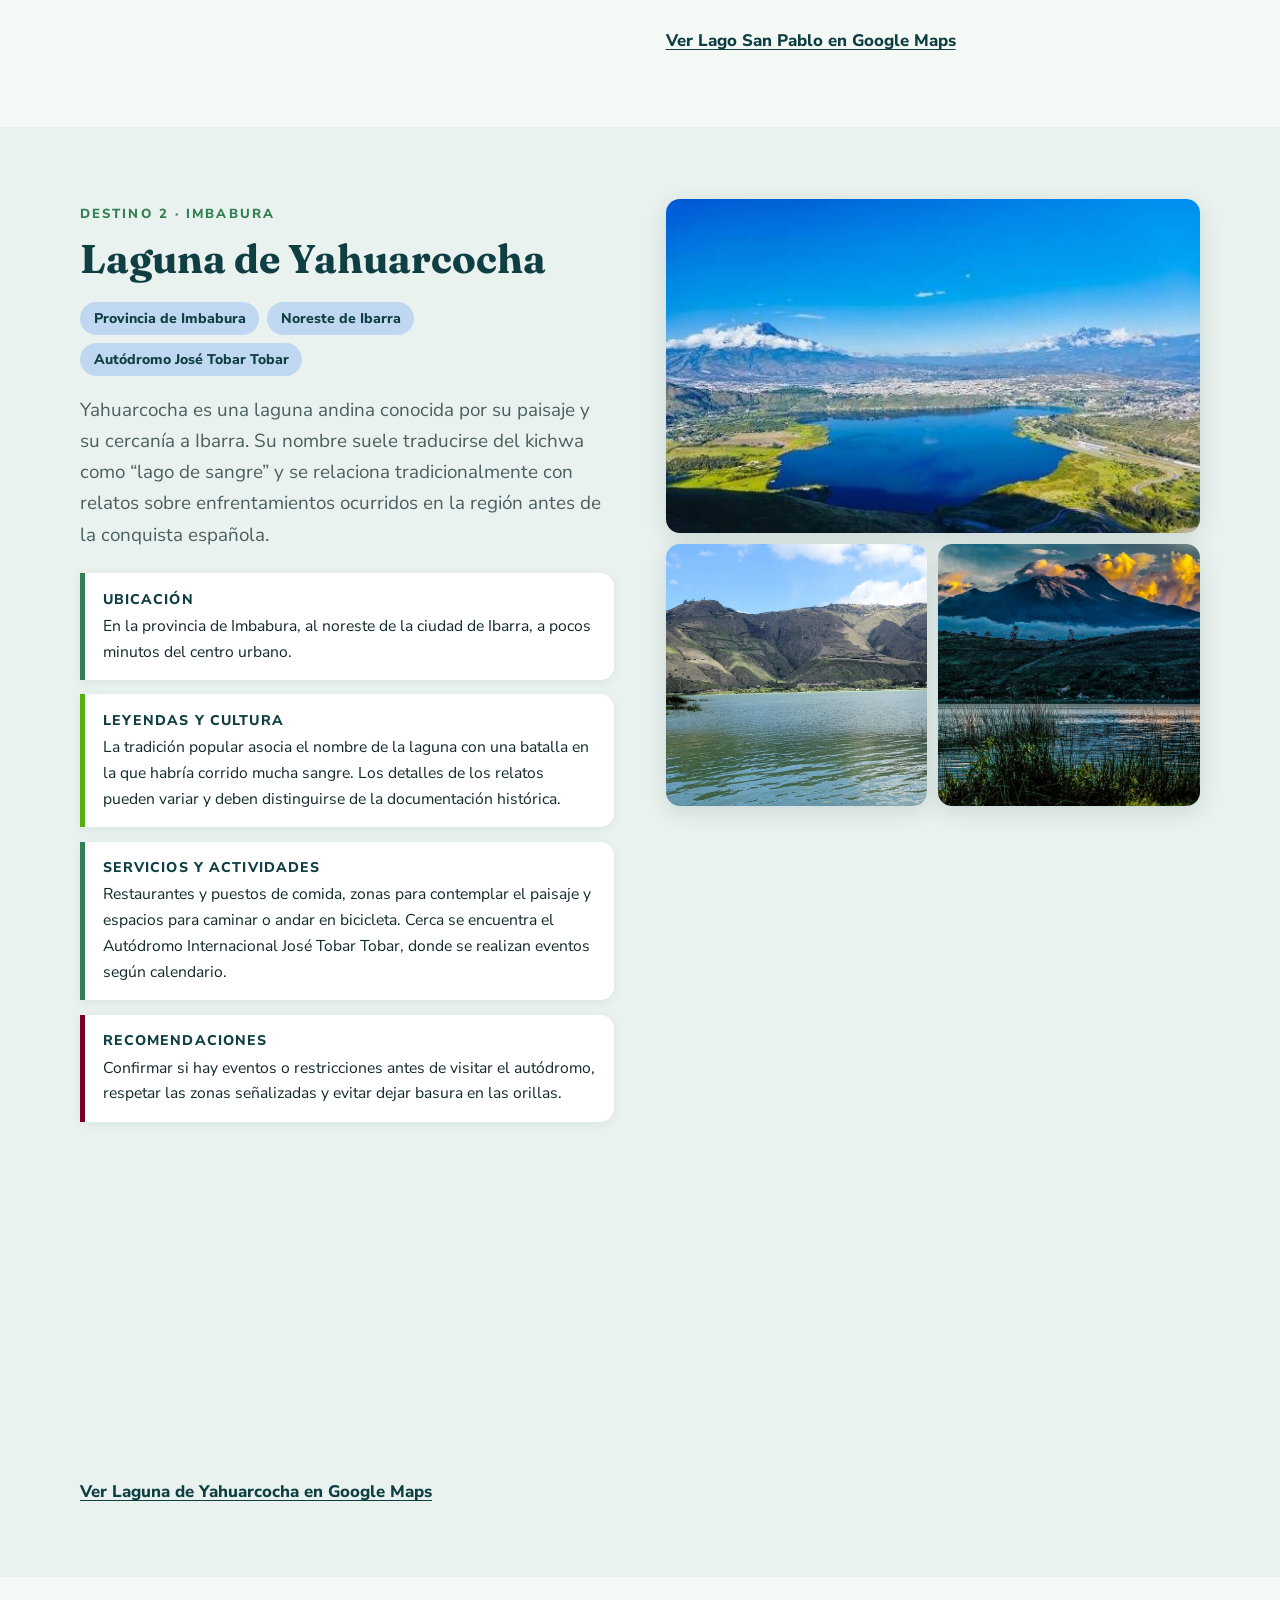
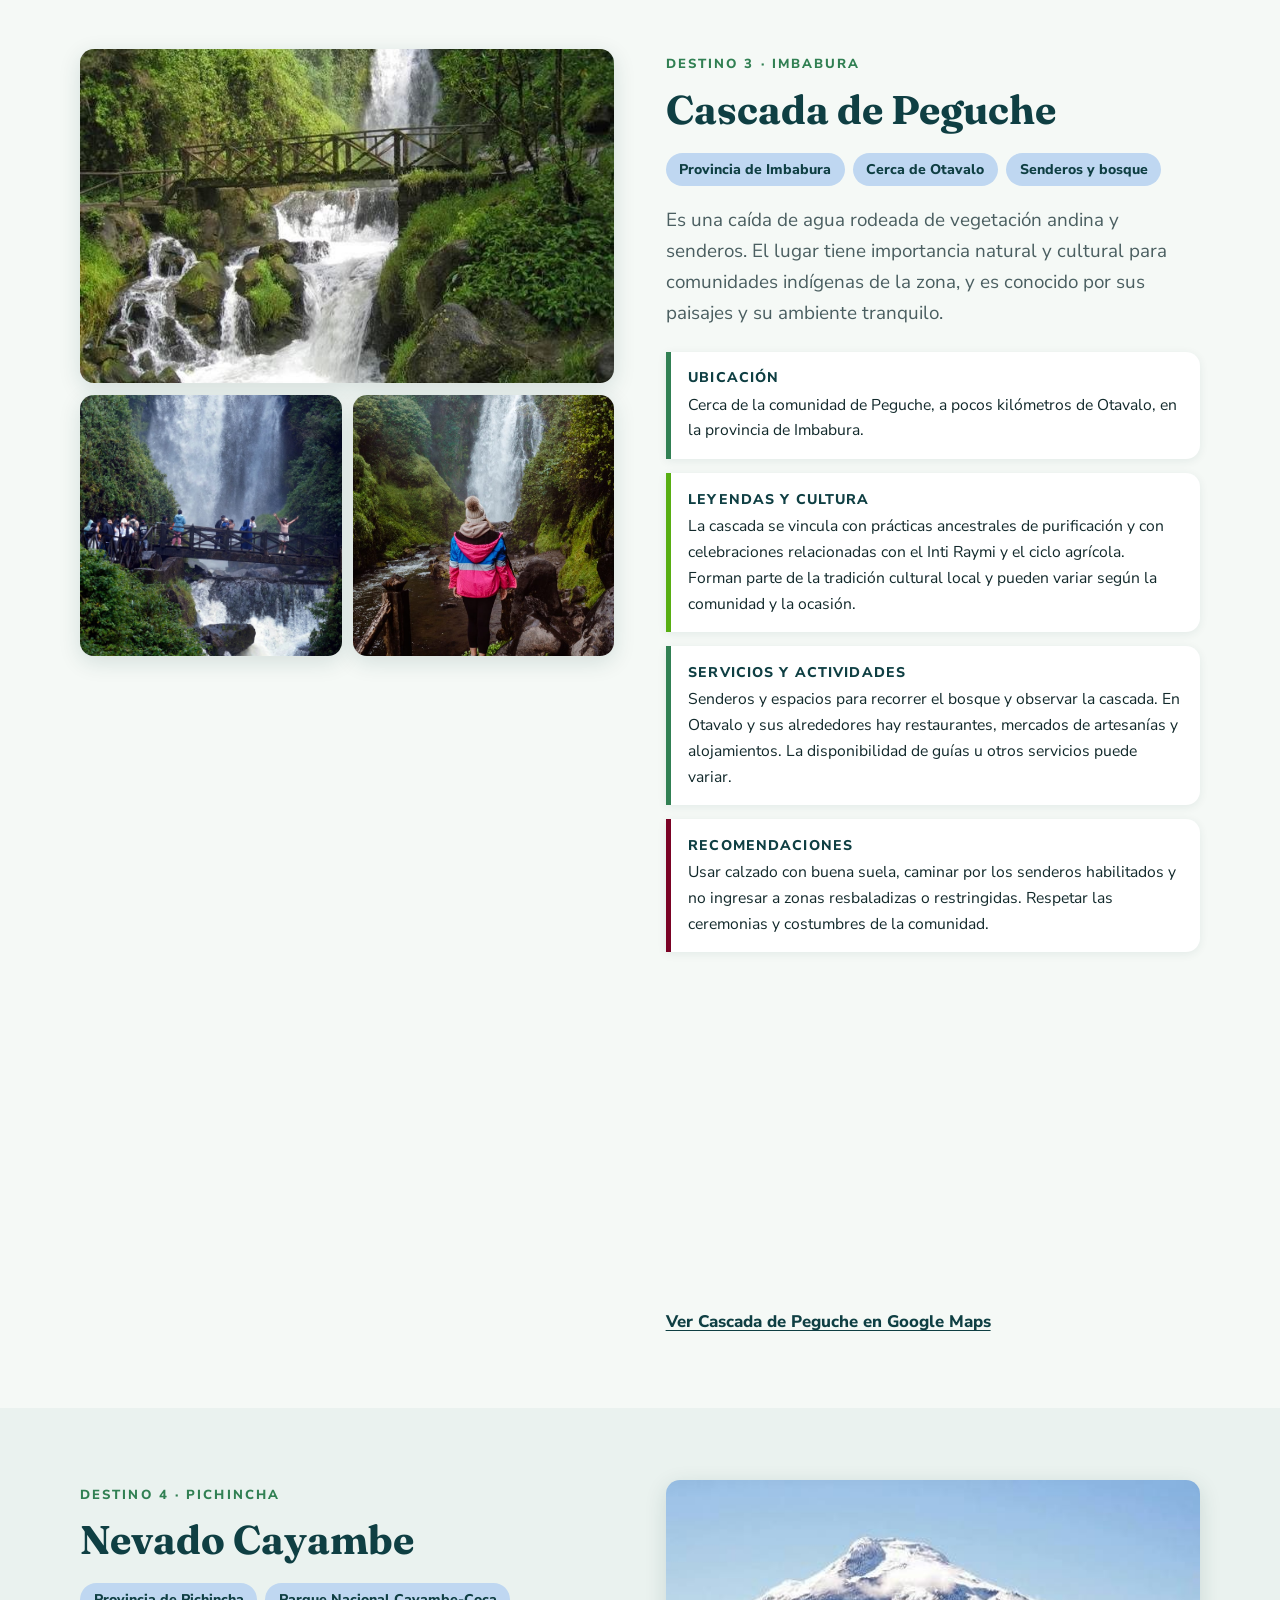
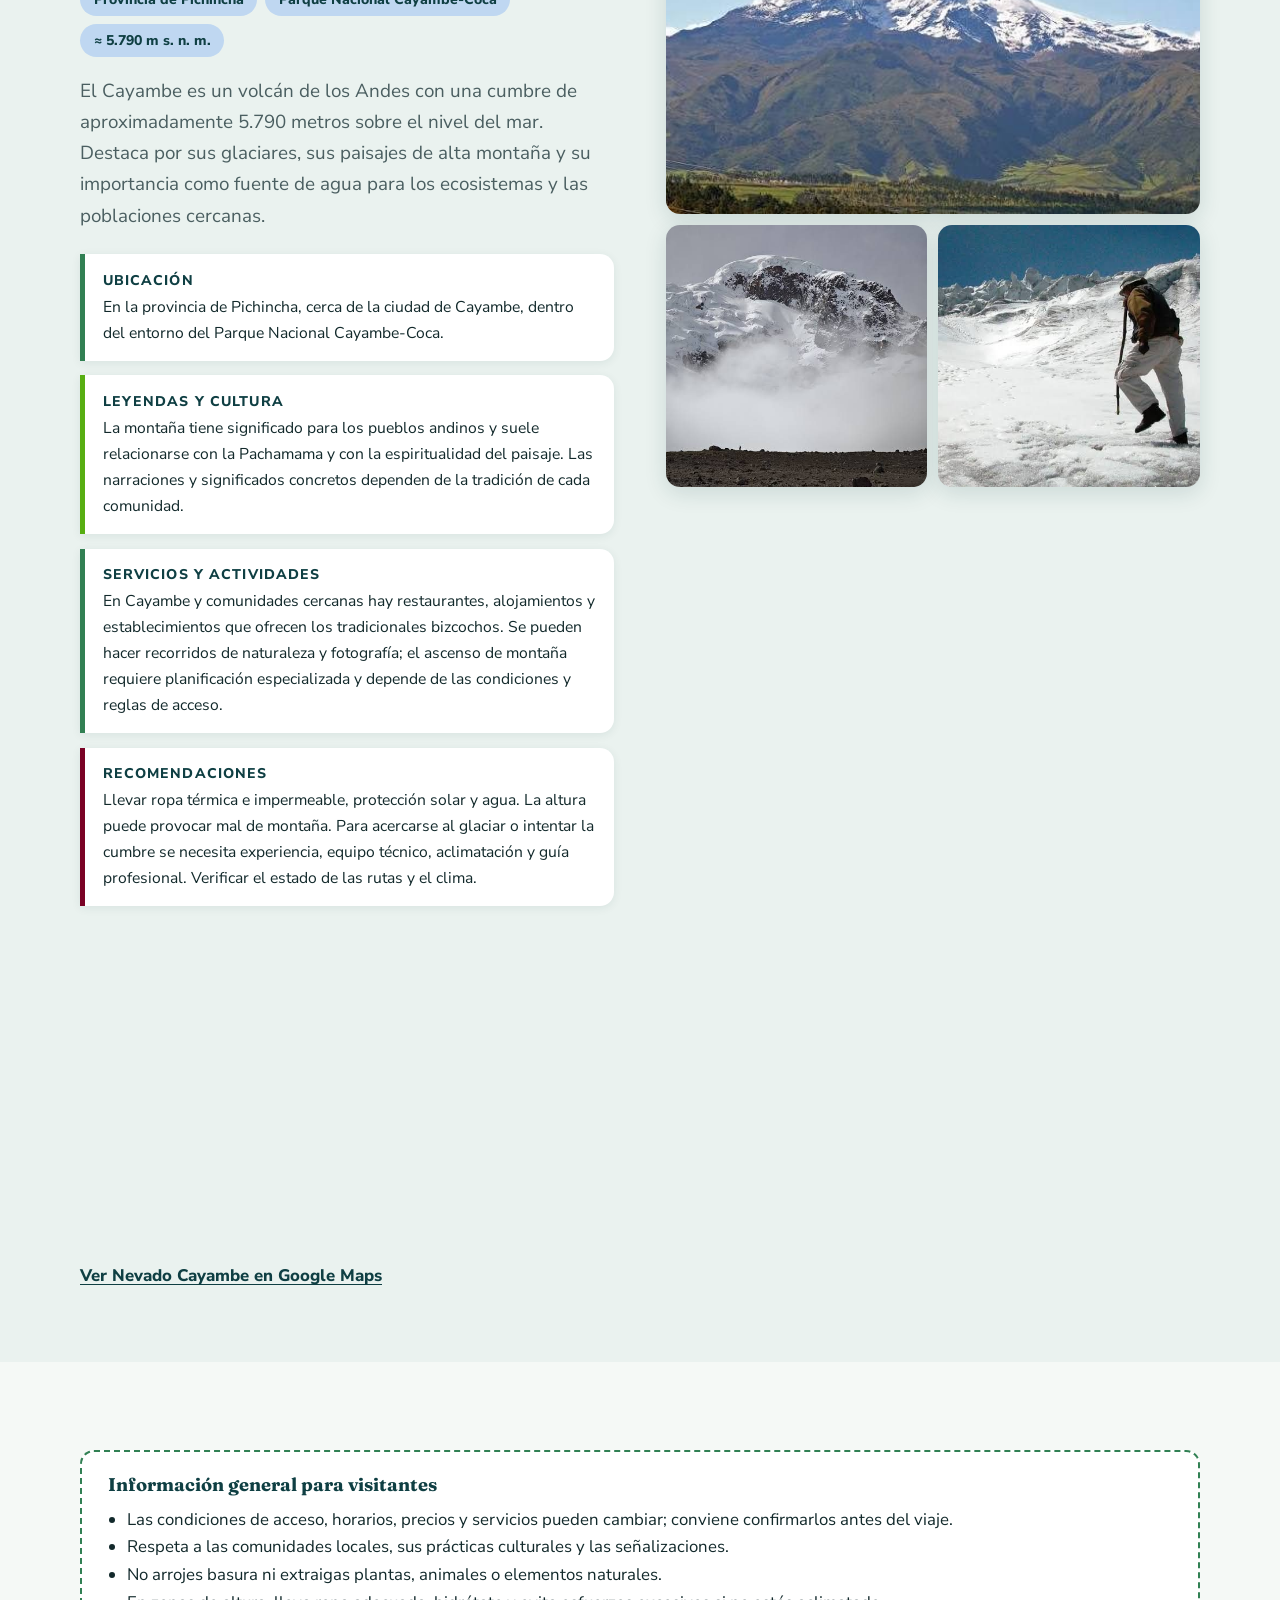
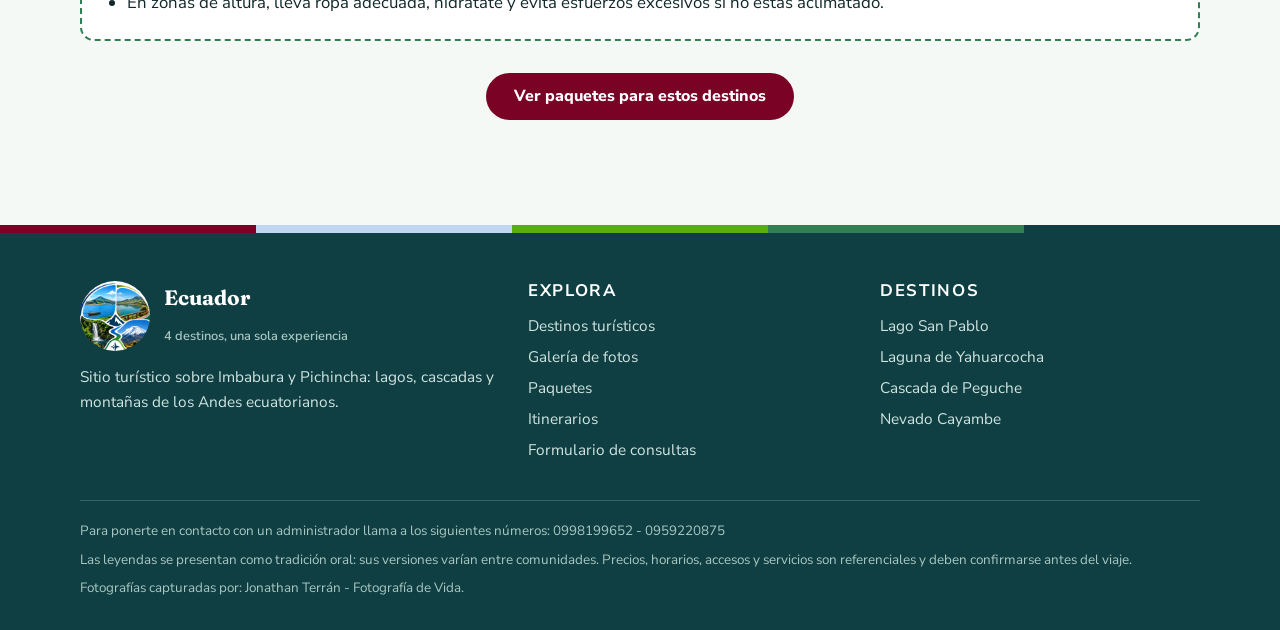
==== commit a39455b8: "Se integro los mapas de cada destino con su link a Google Maps" ====
--- a/destinos.html
+++ b/destinos.html
@@ -11,7 +11,8 @@
   <link rel="preconnect" href="https://fonts.gstatic.com" crossorigin>
   <link rel="stylesheet" href="https://fonts.googleapis.com/css2?family=Fraunces:opsz,wght@9..144,600;9..144,700;9..144,800&amp;family=Nunito+Sans:wght@400;600;800&amp;display=swap">
   <link rel="stylesheet" href="css/styles.css">
-</head><body id="inicio">
+</head>
+<body id="inicio">
   <a class="saltar" href="#contenido">Saltar al contenido</a>
 
   <header class="cabecera">
@@ -21,19 +22,18 @@
         <span class="marca-texto"><strong>Ecuador</strong><span>Naturaleza · Cultura · Aventura</span></span>
       </a>
 
-      <!-- Menú-->
       <input type="checkbox" id="menu-check" class="menu-check" aria-label="Abrir o cerrar el menú">
       <label for="menu-check" class="hamburguesa" aria-hidden="true"><span></span></label>
 
       <nav class="menu" aria-label="Navegación principal">
-      <ul>
-        <li><a href="index.html">Inicio</a></li>
-        <li><a href="destinos.html" aria-current="page">Destinos</a></li>
-        <li><a href="galeria.html">Galería</a></li>
-        <li><a href="paquetes.html">Paquetes</a></li>
-        <li><a href="itinerarios.html">Itinerarios</a></li>
-        <li><a href="contacto.html" class="menu-cta">Contacto</a></li>
-      </ul>
+        <ul>
+          <li><a href="index.html">Inicio</a></li>
+          <li><a href="destinos.html" aria-current="page">Destinos</a></li>
+          <li><a href="galeria.html">Galería</a></li>
+          <li><a href="paquetes.html">Paquetes</a></li>
+          <li><a href="itinerarios.html">Itinerarios</a></li>
+          <li><a href="contacto.html" class="menu-cta">Contacto</a></li>
+        </ul>
       </nav>
     </div>
     <div class="franja" aria-hidden="true"></div>
@@ -58,9 +58,9 @@
           <span class="sobretitulo">Destino 1 · Imbabura</span>
           <h2 id="h-san-pablo">Lago San Pablo</h2>
           <ul class="destino-datos">
-          <li>Provincia de Imbabura</li>
-          <li>Al sur de Otavalo</li>
-          <li>Volcán Imbabura</li>
+            <li>Provincia de Imbabura</li>
+            <li>Al sur de Otavalo</li>
+            <li>Volcán Imbabura</li>
           </ul>
           <p class="lead">Es un lago de origen volcánico rodeado de montañas, comunidades indígenas y paisajes andinos. Es un lugar popular para disfrutar de la naturaleza, tomar fotografías y realizar actividades recreativas en sus alrededores.</p>
           <dl class="ficha">
@@ -69,6 +69,17 @@
             <div><dt>Servicios y actividades</dt><dd>Restaurantes, alojamientos rurales y espacios para pasear. Según el establecimiento y la temporada: paseos en bote, actividades junto al agua, fotografía y visitas a comunidades cercanas.</dd></div>
             <div class="alerta"><dt>Recomendaciones</dt><dd>Llevar abrigo, protegerse del sol y consultar previamente disponibilidad, precios y horarios de las actividades acuáticas.</dd></div>
           </dl>
+          <div class="destino-mapa">
+            <iframe
+              title="Mapa del Lago San Pablo"
+              src="https://maps.google.com/maps?q=Lago+San+Pablo%2C+Otavalo%2C+Ecuador&amp;output=embed"
+              height="280"
+              loading="lazy"
+              allowfullscreen></iframe>
+            <a href="https://www.google.com/maps/search/?api=1&amp;query=Lago+San+Pablo%2C+Otavalo%2C+Ecuador">
+              Ver Lago San Pablo en Google Maps
+            </a>
+          </div>
         </div>
       </div>
     </article>
@@ -84,9 +95,9 @@
           <span class="sobretitulo">Destino 2 · Imbabura</span>
           <h2 id="h-yahuarcocha">Laguna de Yahuarcocha</h2>
           <ul class="destino-datos">
-          <li>Provincia de Imbabura</li>
-          <li>Noreste de Ibarra</li>
-          <li>Autódromo José Tobar Tobar</li>
+            <li>Provincia de Imbabura</li>
+            <li>Noreste de Ibarra</li>
+            <li>Autódromo José Tobar Tobar</li>
           </ul>
           <p class="lead">Yahuarcocha es una laguna andina conocida por su paisaje y su cercanía a Ibarra. Su nombre suele traducirse del kichwa como “lago de sangre” y se relaciona tradicionalmente con relatos sobre enfrentamientos ocurridos en la región antes de la conquista española.</p>
           <dl class="ficha">
@@ -95,6 +106,17 @@
             <div><dt>Servicios y actividades</dt><dd>Restaurantes y puestos de comida, zonas para contemplar el paisaje y espacios para caminar o andar en bicicleta. Cerca se encuentra el Autódromo Internacional José Tobar Tobar, donde se realizan eventos según calendario.</dd></div>
             <div class="alerta"><dt>Recomendaciones</dt><dd>Confirmar si hay eventos o restricciones antes de visitar el autódromo, respetar las zonas señalizadas y evitar dejar basura en las orillas.</dd></div>
           </dl>
+          <div class="destino-mapa">
+            <iframe
+              title="Mapa de la Laguna de Yahuarcocha"
+              src="https://maps.google.com/maps?q=Laguna+de+Yahuarcocha%2C+Ibarra%2C+Ecuador&amp;output=embed"
+              height="280"
+              loading="lazy"
+              allowfullscreen></iframe>
+            <a href="https://www.google.com/maps/search/?api=1&amp;query=Laguna+de+Yahuarcocha%2C+Ibarra%2C+Ecuador">
+              Ver Laguna de Yahuarcocha en Google Maps
+            </a>
+          </div>
         </div>
       </div>
     </article>
@@ -110,9 +132,9 @@
           <span class="sobretitulo">Destino 3 · Imbabura</span>
           <h2 id="h-peguche">Cascada de Peguche</h2>
           <ul class="destino-datos">
-          <li>Provincia de Imbabura</li>
-          <li>Cerca de Otavalo</li>
-          <li>Senderos y bosque</li>
+            <li>Provincia de Imbabura</li>
+            <li>Cerca de Otavalo</li>
+            <li>Senderos y bosque</li>
           </ul>
           <p class="lead">Es una caída de agua rodeada de vegetación andina y senderos. El lugar tiene importancia natural y cultural para comunidades indígenas de la zona, y es conocido por sus paisajes y su ambiente tranquilo.</p>
           <dl class="ficha">
@@ -121,6 +143,17 @@
             <div><dt>Servicios y actividades</dt><dd>Senderos y espacios para recorrer el bosque y observar la cascada. En Otavalo y sus alrededores hay restaurantes, mercados de artesanías y alojamientos. La disponibilidad de guías u otros servicios puede variar.</dd></div>
             <div class="alerta"><dt>Recomendaciones</dt><dd>Usar calzado con buena suela, caminar por los senderos habilitados y no ingresar a zonas resbaladizas o restringidas. Respetar las ceremonias y costumbres de la comunidad.</dd></div>
           </dl>
+          <div class="destino-mapa">
+            <iframe
+              title="Mapa de la Cascada de Peguche"
+              src="https://maps.google.com/maps?q=Cascada+de+Peguche%2C+Otavalo%2C+Ecuador&amp;output=embed"
+              height="280"
+              loading="lazy"
+              allowfullscreen></iframe>
+            <a href="https://www.google.com/maps/search/?api=1&amp;query=Cascada+de+Peguche%2C+Otavalo%2C+Ecuador">
+              Ver Cascada de Peguche en Google Maps
+            </a>
+          </div>
         </div>
       </div>
     </article>
@@ -136,9 +169,9 @@
           <span class="sobretitulo">Destino 4 · Pichincha</span>
           <h2 id="h-cayambe">Nevado Cayambe</h2>
           <ul class="destino-datos">
-          <li>Provincia de Pichincha</li>
-          <li>Parque Nacional Cayambe-Coca</li>
-          <li>≈ 5.790 m s. n. m.</li>
+            <li>Provincia de Pichincha</li>
+            <li>Parque Nacional Cayambe-Coca</li>
+            <li>≈ 5.790 m s. n. m.</li>
           </ul>
           <p class="lead">El Cayambe es un volcán de los Andes con una cumbre de aproximadamente 5.790 metros sobre el nivel del mar. Destaca por sus glaciares, sus paisajes de alta montaña y su importancia como fuente de agua para los ecosistemas y las poblaciones cercanas.</p>
           <dl class="ficha">
@@ -147,6 +180,17 @@
             <div><dt>Servicios y actividades</dt><dd>En Cayambe y comunidades cercanas hay restaurantes, alojamientos y establecimientos que ofrecen los tradicionales bizcochos. Se pueden hacer recorridos de naturaleza y fotografía; el ascenso de montaña requiere planificación especializada y depende de las condiciones y reglas de acceso.</dd></div>
             <div class="alerta"><dt>Recomendaciones</dt><dd>Llevar ropa térmica e impermeable, protección solar y agua. La altura puede provocar mal de montaña. Para acercarse al glaciar o intentar la cumbre se necesita experiencia, equipo técnico, aclimatación y guía profesional. Verificar el estado de las rutas y el clima.</dd></div>
           </dl>
+          <div class="destino-mapa">
+            <iframe
+              title="Mapa del Nevado Cayambe"
+              src="https://maps.google.com/maps?q=Volc%C3%A1n+Cayambe%2C+Ecuador&amp;output=embed"
+              height="280"
+              loading="lazy"
+              allowfullscreen></iframe>
+            <a href="https://www.google.com/maps/search/?api=1&amp;query=Volc%C3%A1n+Cayambe%2C+Ecuador">
+              Ver Nevado Cayambe en Google Maps
+            </a>
+          </div>
         </div>
       </div>
     </article>
@@ -199,11 +243,11 @@
         </div>
       </div>
       <div class="pie-legal">
-        <p>Para ponerte en contancto con un administrador llama a los siguientes nuneros: 0998199652 - 0959220875 </p>
+        <p>Para ponerte en contacto con un administrador llama a los siguientes números: 0998199652 - 0959220875</p>
         <p>Las leyendas se presentan como tradición oral: sus versiones varían entre comunidades. Precios, horarios, accesos y servicios son referenciales y deben confirmarse antes del viaje.</p>
-        <p>Fotografías Capturadas por: Jonathan Terrán - Fotografía de Vida.</p>
+        <p>Fotografías capturadas por: Jonathan Terrán - Fotografía de Vida.</p>
       </div>
     </div>
   </footer>
 </body>
-</html>
+</html>
--- a/css/styles.css
+++ b/css/styles.css
@@ -1,29 +1,23 @@
-
-
 :root {
-  --guinda: #7a0225;      /* acento / precios / botones principales */
-  --celeste: #bfd7f1;     /* fondos suaves */
-  --lima: #57ae12;        /* detalles y resaltes */
-  --bosque: #318053;      /* verde medio */
-  --petroleo: #0f3f43;    
+  --guinda: #7a0225;
+  --celeste: #bfd7f1;
+  --lima: #57ae12;
+  --bosque: #318053;
+  --petroleo: #0f3f43;
   --papel: #f5f9f6;
   --tinta: #12292b;
   --gris: #4b5f61;
   --blanco: #ffffff;
-
   --radio: 14px;
   --sombra: 0 6px 22px rgba(15, 63, 67, .14);
   --sombra-fuerte: 0 14px 38px rgba(15, 63, 67, .22);
   --ancho: 1120px;
-
   --f-titulo: "Fraunces", Georgia, "Times New Roman", serif;
   --f-texto: "Nunito Sans", "Segoe UI", system-ui, -apple-system, Roboto, Arial, sans-serif;
 }
 
 *, *::before, *::after { box-sizing: border-box; }
-
 html { scroll-behavior: smooth; scroll-padding-top: 90px; }
-
 body {
   margin: 0;
   font-family: var(--f-texto);
@@ -32,9 +26,7 @@
   color: var(--tinta);
   background: var(--papel);
 }
-
 img { max-width: 100%; height: auto; display: block; }
-
 h1, h2, h3, h4 {
   font-family: var(--f-titulo);
   color: var(--petroleo);
@@ -44,19 +36,15 @@
 h1 { font-size: clamp(2.1rem, 5.2vw, 3.7rem); font-weight: 800; }
 h2 { font-size: clamp(1.7rem, 3.6vw, 2.5rem); font-weight: 700; }
 h3 { font-size: 1.4rem; font-weight: 700; }
-p  { margin: 0 0 1em; }
-
+p { margin: 0 0 1em; }
 a { color: var(--guinda); text-underline-offset: 3px; }
 a:hover { color: var(--petroleo); }
-
 :focus-visible { outline: 3px solid var(--guinda); outline-offset: 3px; border-radius: 4px; }
-
 .contenedor { width: min(var(--ancho), 100% - 2rem); margin-inline: auto; }
 .seccion { padding: clamp(3rem, 7vw, 5.5rem) 0; }
 .seccion.celeste { background: var(--celeste); }
 .seccion.oscura { background: var(--petroleo); color: #e9f3f1; }
 .seccion.oscura h2, .seccion.oscura h3 { color: var(--blanco); }
-
 .sobretitulo {
   display: inline-block;
   font-size: .82rem; font-weight: 800; letter-spacing: .16em; text-transform: uppercase;
@@ -64,25 +52,20 @@
   margin-bottom: .6rem;
 }
 .oscura .sobretitulo, .hero .sobretitulo { color: var(--lima); }
-
 .encabezado-seccion { max-width: 720px; margin-bottom: 2.5rem; }
 .encabezado-seccion.centro { text-align: center; margin-inline: auto; }
 .lead { font-size: 1.18rem; color: var(--gris); }
 .oscura .lead { color: #cfe4e0; }
-
-/* Franja con los 5 colores de la paleta */
 .franja {
   height: 8px;
   background: linear-gradient(90deg,
     var(--guinda) 0 20%, var(--celeste) 20% 40%, var(--lima) 40% 60%,
     var(--bosque) 60% 80%, var(--petroleo) 80% 100%);
 }
-
 .solo-lectores {
   position: absolute; width: 1px; height: 1px; overflow: hidden;
   clip: rect(0 0 0 0); white-space: nowrap;
 }
-
 .saltar {
   position: absolute; left: 1rem; top: -4rem; z-index: 200;
   background: var(--guinda); color: #fff; padding: .6rem 1rem; border-radius: 8px;
@@ -90,7 +73,6 @@
 }
 .saltar:focus { top: 1rem; }
 
-/* ---------- Botones ---------- */
 .boton {
   display: inline-block;
   padding: .85rem 1.6rem;
@@ -112,7 +94,6 @@
 .boton-verde:hover { background: var(--petroleo); color: #fff; }
 .grupo-botones { display: flex; flex-wrap: wrap; gap: .8rem; }
 
-
 .cabecera {
   position: sticky; top: 0; z-index: 100;
   background: rgba(255, 255, 255, .96);
@@ -128,7 +109,6 @@
 .marca-texto { display: flex; flex-direction: column; line-height: 1.1; }
 .marca-texto strong { font-family: var(--f-titulo); font-size: 1.35rem; color: var(--petroleo); }
 .marca-texto span { font-size: .72rem; letter-spacing: .12em; text-transform: uppercase; color: var(--bosque); font-weight: 800; }
-
 .menu-check { position: absolute; opacity: 0; pointer-events: none; }
 .hamburguesa {
   display: none;
@@ -142,12 +122,11 @@
 }
 .hamburguesa span { top: 19px; }
 .hamburguesa span::before { left: 0; right: 0; top: -8px; }
-.hamburguesa span::after  { left: 0; right: 0; top: 8px; }
+.hamburguesa span::after { left: 0; right: 0; top: 8px; }
 .menu-check:checked + .hamburguesa span { background: transparent; }
 .menu-check:checked + .hamburguesa span::before { transform: translateY(8px) rotate(45deg); }
-.menu-check:checked + .hamburguesa span::after  { transform: translateY(-8px) rotate(-45deg); }
+.menu-check:checked + .hamburguesa span::after { transform: translateY(-8px) rotate(-45deg); }
 .menu-check:focus-visible + .hamburguesa { outline: 3px solid var(--guinda); outline-offset: 3px; }
-
 .menu ul { list-style: none; margin: 0; padding: 0; display: flex; align-items: center; gap: .3rem; }
 .menu a {
   display: block; padding: .55rem .9rem; border-radius: 999px;
@@ -172,7 +151,6 @@
   .marca-texto span { display: none; }
 }
 
-/*   (Inicio) */
 .hero {
   position: relative; color: #fff;
   min-height: min(86vh, 760px);
@@ -191,8 +169,6 @@
   font-size: .95rem; color: #d3e6e3;
 }
 .hero-datos strong { color: #fff; font-family: var(--f-titulo); font-size: 1.5rem; margin-right: .3rem; }
-
-
 .cabecera-pagina {
   background:
     linear-gradient(120deg, rgba(15, 63, 67, .96), rgba(49, 128, 83, .90)),
@@ -202,14 +178,11 @@
 .cabecera-pagina h1 { color: #fff; margin-bottom: .4rem; font-size: clamp(2rem, 4.6vw, 3.1rem); }
 .cabecera-pagina p { color: #d9ebe8; max-width: 62ch; margin: 0; font-size: 1.15rem; }
 .cabecera-pagina .sobretitulo { color: var(--lima); }
-
-
 .presentacion { display: grid; grid-template-columns: 1.1fr .9fr; gap: clamp(1.5rem, 5vw, 4rem); align-items: center; }
 .presentacion figure { margin: 0; }
 .presentacion img { border-radius: var(--radio); box-shadow: var(--sombra-fuerte); aspect-ratio: 4 / 5; object-fit: cover; width: 100%; max-height: 560px; }
 .presentacion figure { justify-self: center; width: min(100%, 440px); }
 .presentacion figcaption { font-size: .88rem; color: var(--gris); margin-top: .6rem; }
-
 .rejilla-destinos { display: grid; grid-template-columns: repeat(4, 1fr); gap: 1.3rem; }
 .tarjeta-destino {
   position: relative; display: block; border-radius: var(--radio); overflow: hidden;
@@ -229,42 +202,34 @@
   display: inline-block; margin-bottom: .5rem; padding: .15rem .65rem; border-radius: 999px;
   background: var(--lima); color: #0b2a14; font-size: .72rem; font-weight: 800; letter-spacing: .08em; text-transform: uppercase;
 }
-
 .pilares { display: grid; grid-template-columns: repeat(3, 1fr); gap: 1.5rem; }
 .pilar { background: rgba(255, 255, 255, .07); border: 1px solid rgba(255, 255, 255, .16); border-radius: var(--radio); padding: 1.8rem; }
 .pilar .num { font-family: var(--f-titulo); font-size: 2.6rem; color: var(--lima); line-height: 1; }
 .pilar h3 { margin-top: .5rem; }
 .pilar p { color: #cfe4e0; margin: 0; }
-
 .llamado { text-align: center; }
 .llamado p { max-width: 56ch; margin-inline: auto; }
 .llamado .grupo-botones { justify-content: center; }
-
 
 .destino { padding: clamp(2.5rem, 6vw, 4.5rem) 0; }
 .destino:nth-of-type(even) { background: #eaf2ef; }
 .destino-grid { display: grid; grid-template-columns: 1fr 1fr; gap: clamp(1.5rem, 4vw, 3.5rem); align-items: start; }
 .destino:nth-of-type(even) .destino-grid .destino-fotos { order: 2; }
-
 .destino-fotos { display: grid; grid-template-columns: 1fr 1fr; gap: .7rem; }
 .destino-fotos img { width: 100%; height: 100%; object-fit: cover; border-radius: var(--radio); box-shadow: var(--sombra); }
 .destino-fotos .grande { grid-column: 1 / -1; aspect-ratio: 16 / 10; }
 .destino-fotos .chica { aspect-ratio: 1 / 1; }
-
 .destino-datos { display: flex; flex-wrap: wrap; gap: .5rem; margin: 0 0 1.2rem; padding: 0; list-style: none; }
 .destino-datos li { background: var(--celeste); color: var(--petroleo); font-size: .88rem; font-weight: 800; padding: .3rem .85rem; border-radius: 999px; }
-
 .ficha { margin: 1.4rem 0 0; display: grid; gap: .9rem; }
 .ficha div { background: #fff; border-left: 5px solid var(--bosque); border-radius: 0 var(--radio) var(--radio) 0; padding: .9rem 1.1rem; box-shadow: 0 2px 10px rgba(15, 63, 67, .08); }
 .ficha dt { font-weight: 800; color: var(--petroleo); font-size: .88rem; letter-spacing: .08em; text-transform: uppercase; }
 .ficha dd { margin: .2rem 0 0; font-size: .98rem; }
 .ficha div.alerta { border-left-color: var(--guinda); }
 .ficha div.leyenda { border-left-color: var(--lima); }
-
 .aviso { background: #fff; border: 2px dashed var(--bosque); border-radius: var(--radio); padding: 1.4rem 1.6rem; }
 .aviso h3 { font-size: 1.15rem; margin-bottom: .6rem; }
 .aviso ul { margin: 0; padding-left: 1.2rem; }
-
 
 .filtro-radio { position: absolute; opacity: 0; pointer-events: none; }
 .filtros { display: flex; flex-wrap: wrap; gap: .6rem; margin-bottom: 2rem; }
@@ -284,12 +249,10 @@
 #f-ya:focus-visible ~ .filtros label[for="f-ya"],
 #f-pe:focus-visible ~ .filtros label[for="f-pe"],
 #f-ca:focus-visible ~ .filtros label[for="f-ca"] { outline: 3px solid var(--guinda); outline-offset: 3px; }
-
 #f-sp:checked ~ .galeria .foto:not(.sp),
 #f-ya:checked ~ .galeria .foto:not(.ya),
 #f-pe:checked ~ .galeria .foto:not(.pe),
 #f-ca:checked ~ .galeria .foto:not(.ca) { display: none; }
-
 .galeria { columns: 3 280px; column-gap: 1rem; }
 .foto { break-inside: avoid; margin: 0 0 1rem; position: relative; border-radius: var(--radio); overflow: hidden; box-shadow: var(--sombra); background: var(--petroleo); }
 .foto a { display: block; }
@@ -300,7 +263,6 @@
   background: linear-gradient(transparent, rgba(15, 63, 67, .92)); color: #fff; font-size: .92rem; line-height: 1.35; pointer-events: none;
 }
 .foto figcaption strong { display: block; font-family: var(--f-titulo); font-size: 1.05rem; }
-
 .visor {
   display: none; position: fixed; inset: 0; z-index: 300;
   background: rgba(8, 28, 30, .94);
@@ -320,7 +282,6 @@
 .visor nav a:hover, .visor .cerrar:hover { background: var(--celeste); }
 .visor .cerrar { position: absolute; top: 1rem; right: 1rem; z-index: 3; }
 
-/* PAQUETES*/
 .rejilla-paquetes { display: grid; grid-template-columns: repeat(3, 1fr); gap: 1.6rem; align-items: stretch; }
 .paquete {
   position: relative; display: flex; flex-direction: column;
@@ -347,9 +308,7 @@
 .no-incluye li::before { content: "✕"; position: absolute; left: 0; color: var(--guinda); font-weight: 800; }
 .paquete .grupo-botones { margin-top: auto; padding-top: 1.4rem; }
 .paquete .boton { padding: .75rem 1.2rem; font-size: .92rem; }
-
 .nota-precios { margin-top: 2rem; font-size: .92rem; color: var(--gris); background: #fff; border-left: 5px solid var(--lima); padding: .9rem 1.2rem; border-radius: 0 10px 10px 0; }
-
 .tabla-wrap { overflow-x: auto; margin-top: 3rem; border-radius: var(--radio); box-shadow: var(--sombra); background: #fff; }
 table.comparativa { width: 100%; border-collapse: collapse; min-width: 620px; }
 table.comparativa caption { text-align: left; padding: 1rem 1.2rem; font-family: var(--f-titulo); font-weight: 700; font-size: 1.25rem; color: var(--petroleo); }
@@ -358,7 +317,6 @@
 table.comparativa tbody th { color: var(--petroleo); width: 26%; }
 table.comparativa tbody tr:nth-child(even) { background: #f1f7f5; }
 
-/* ITINERARIOS*/
 .indice-it { display: flex; flex-wrap: wrap; gap: .7rem; margin-bottom: 2.5rem; }
 .indice-it a {
   display: inline-flex; flex-direction: column; text-decoration: none; background: #fff;
@@ -369,12 +327,10 @@
 .indice-it a span { font-size: .85rem; color: var(--gris); }
 .indice-it a:hover { background: var(--petroleo); color: #fff; }
 .indice-it a:hover span { color: #cfe4e0; }
-
 .itinerario { margin-bottom: clamp(3rem, 6vw, 5rem); }
 .itinerario > header { display: flex; flex-wrap: wrap; align-items: baseline; justify-content: space-between; gap: .5rem 1.5rem; border-bottom: 3px solid var(--petroleo); padding-bottom: .8rem; margin-bottom: 1.8rem; }
 .itinerario > header h2 { margin: 0; }
 .itinerario > header .meta { font-weight: 800; color: var(--guinda); }
-
 .dias { display: grid; grid-template-columns: repeat(auto-fit, minmax(min(100%, 420px), 1fr)); gap: 1.5rem; }
 .dia { background: #fff; border-radius: 18px; box-shadow: var(--sombra); overflow: hidden; }
 .dia > h3 {
@@ -390,10 +346,8 @@
 .linea time { font-weight: 800; color: var(--petroleo); font-variant-numeric: tabular-nums; font-size: .98rem; }
 .linea strong { display: block; color: var(--petroleo); line-height: 1.3; }
 .linea span { font-size: .93rem; color: var(--gris); display: block; line-height: 1.45; }
-
 .itinerario .tip { margin-top: 1.5rem; padding: 1rem 1.3rem; background: var(--celeste); border-radius: var(--radio); font-size: .96rem; }
 
-/* FORMULARIO DE CONSULTAS*/
 .contacto-grid { display: grid; grid-template-columns: 1.4fr .8fr; gap: clamp(1.5rem, 4vw, 3rem); align-items: start; }
 form.consulta { background: #fff; border-radius: 18px; padding: clamp(1.4rem, 4vw, 2.4rem); box-shadow: var(--sombra-fuerte); }
 form.consulta fieldset { border: 0; padding: 0; margin: 0 0 1.8rem; min-width: 0; }
@@ -403,7 +357,6 @@
 .campo label, .campo .etiqueta-grupo { font-weight: 800; font-size: .92rem; color: var(--petroleo); margin-bottom: .35rem; }
 .campo .req { color: var(--guinda); }
 .campo small { color: var(--gris); font-size: .82rem; margin-top: .3rem; }
-
 .campo input[type="text"], .campo input[type="email"], .campo input[type="tel"],
 .campo input[type="number"], .campo input[type="date"], .campo select, .campo textarea {
   font: inherit; font-size: 1rem; color: var(--tinta);
@@ -416,22 +369,18 @@
 .campo input:focus, .campo select:focus, .campo textarea:focus {
   outline: none; border-color: var(--petroleo); background: #fff; box-shadow: 0 0 0 4px rgba(191, 215, 241, .9);
 }
-/* Estados de validación (solo CSS) */
 .campo input:user-valid, .campo textarea:user-valid, .campo select:user-valid { border-color: var(--bosque); }
 .campo input:user-invalid, .campo textarea:user-invalid, .campo select:user-invalid { border-color: var(--guinda); background: #fff5f7; }
 .campo input:user-invalid ~ .error, .campo textarea:user-invalid ~ .error, .campo select:user-invalid ~ .error { display: block; }
 .error { display: none; color: var(--guinda); font-size: .84rem; font-weight: 700; margin-top: .3rem; }
-
 .opciones { display: flex; flex-wrap: wrap; gap: .6rem 1.5rem; }
 .opciones label { font-weight: 600; color: var(--tinta); display: inline-flex; align-items: center; gap: .5rem; margin: 0; cursor: pointer; }
 .opciones input { width: 1.2rem; height: 1.2rem; accent-color: var(--guinda); }
 .acepto { display: flex; gap: .7rem; align-items: flex-start; font-size: .95rem; margin-bottom: 1.4rem; }
 .acepto input { margin-top: .3rem; width: 1.2rem; height: 1.2rem; accent-color: var(--guinda); flex: none; }
-
 .acciones-form { display: flex; flex-wrap: wrap; gap: .8rem; align-items: center; }
 .acciones-form .boton-gris { background: #e5eeec; color: var(--petroleo); }
 .acciones-form .boton-gris:hover { background: var(--celeste); }
-
 .lateral { display: grid; gap: 1.2rem; }
 .lateral .caja { background: var(--petroleo); color: #e6f1ef; border-radius: 18px; padding: 1.6rem; }
 .lateral .caja h3 { color: #fff; font-size: 1.2rem; }
@@ -440,13 +389,9 @@
 .lateral .clara { background: var(--celeste); color: var(--tinta); }
 .lateral .clara h3 { color: var(--petroleo); }
 .lateral img { border-radius: 18px; box-shadow: var(--sombra); aspect-ratio: 4 / 3; object-fit: cover; width: 100%; }
-
 .gracias { text-align: center; max-width: 640px; margin-inline: auto; }
 .gracias .check { width: 88px; height: 88px; border-radius: 50%; background: var(--bosque); color: #fff; font-size: 3rem; display: grid; place-items: center; margin: 0 auto 1.5rem; box-shadow: 0 0 0 10px rgba(87, 174, 18, .22); }
 
-/* 
-   PIE DE PÁGINA
-    */
 .pie { background: var(--petroleo); color: #cfe4e0; padding: 3rem 0 1.5rem; font-size: .96rem; }
 .pie-grid { display: grid; grid-template-columns: 1.3fr 1fr 1fr; gap: 2rem; }
 .pie h2 { font-size: 1.05rem; color: #fff; font-family: var(--f-texto); letter-spacing: .1em; text-transform: uppercase; margin-bottom: .8rem; }
@@ -460,9 +405,6 @@
 .pie-legal { border-top: 1px solid rgba(255, 255, 255, .18); margin-top: 2rem; padding-top: 1.2rem; font-size: .84rem; color: #a9c7c2; }
 .pie-legal p { margin-bottom: .4rem; }
 
-/* 
-   RESPONSIVE
-    */
 @media (max-width: 1000px) {
   .rejilla-destinos { grid-template-columns: repeat(2, 1fr); }
   .rejilla-paquetes { grid-template-columns: 1fr; max-width: 560px; margin-inline: auto; }
@@ -486,12 +428,35 @@
   .linea li { grid-template-columns: 3.2rem 1fr; gap: 0 1.3rem; }
   .linea li::before { left: calc(3.2rem + 3px); }
 }
-
 @media (prefers-reduced-motion: reduce) {
   * { transition: none !important; scroll-behavior: auto !important; }
 }
-
 @media print {
   .cabecera, .franja, .pie, .hamburguesa { display: none; }
   body { background: #fff; }
 }
+
+.destino-mapa {
+  margin-top: 1.5rem;
+}
+
+.destino-mapa iframe {
+  display: block;
+  width: 100%;
+  height: clamp(220px, 40vw, 320px);
+  border: 0;
+  border-radius: var(--radio);
+}
+
+.destino-mapa a {
+  display: inline-block;
+  margin-top: .75rem;
+  color: var(--petroleo);
+  font-weight: 800;
+  text-decoration: underline;
+}
+
+.destino-mapa a:focus-visible {
+  outline: 2px solid currentColor;
+  outline-offset: 4px;
+}
